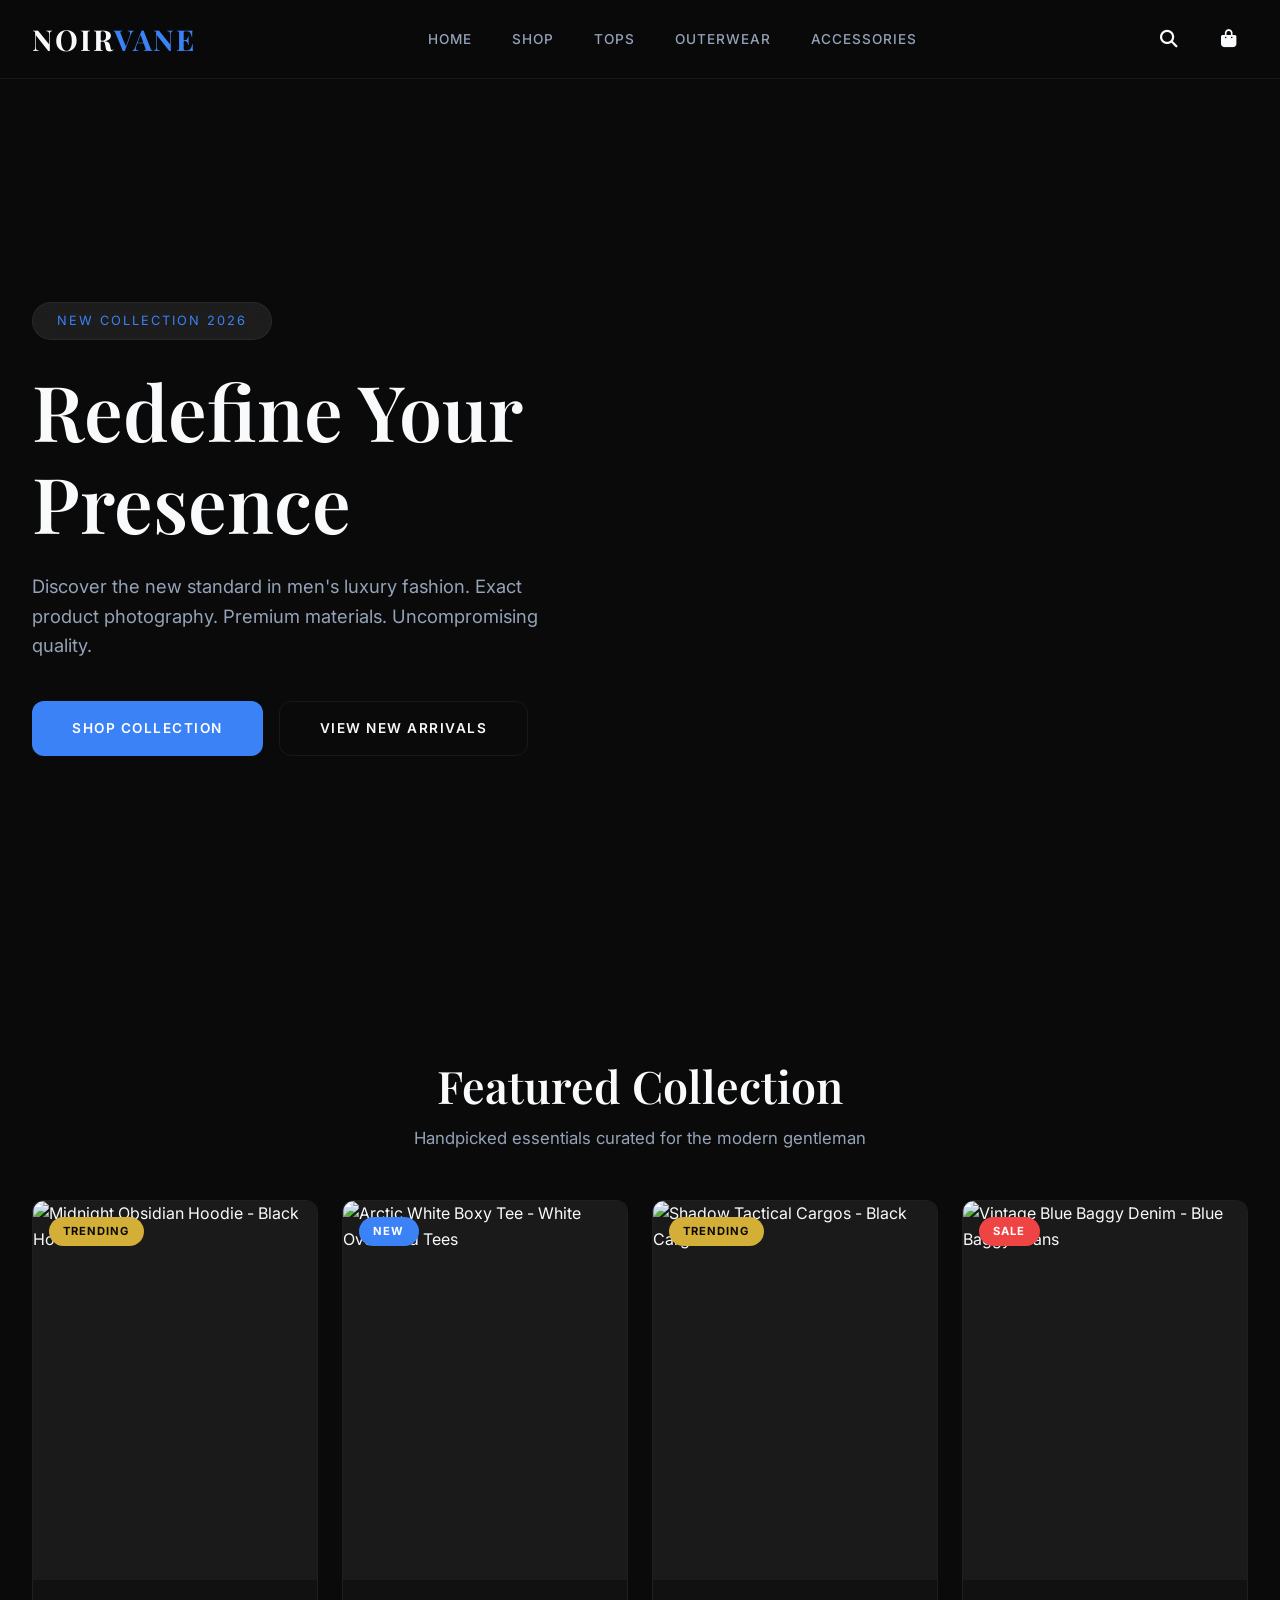
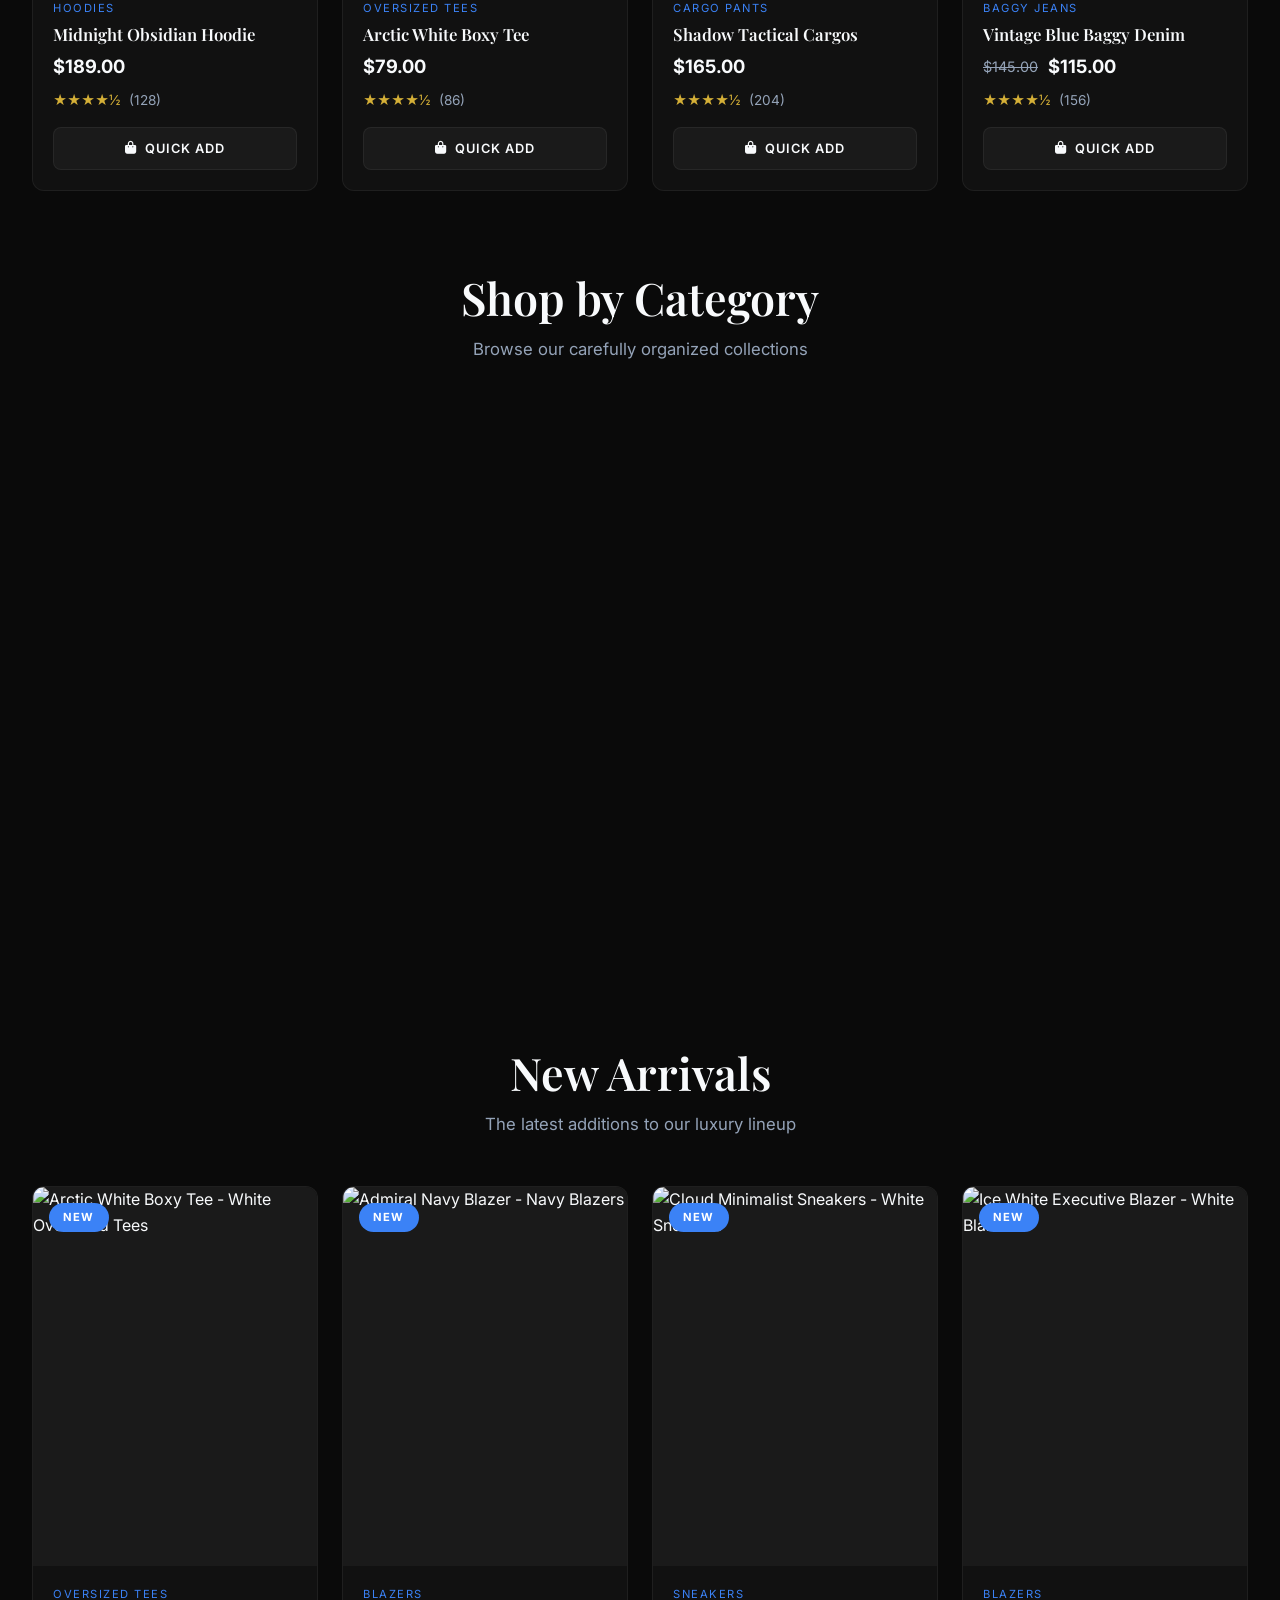
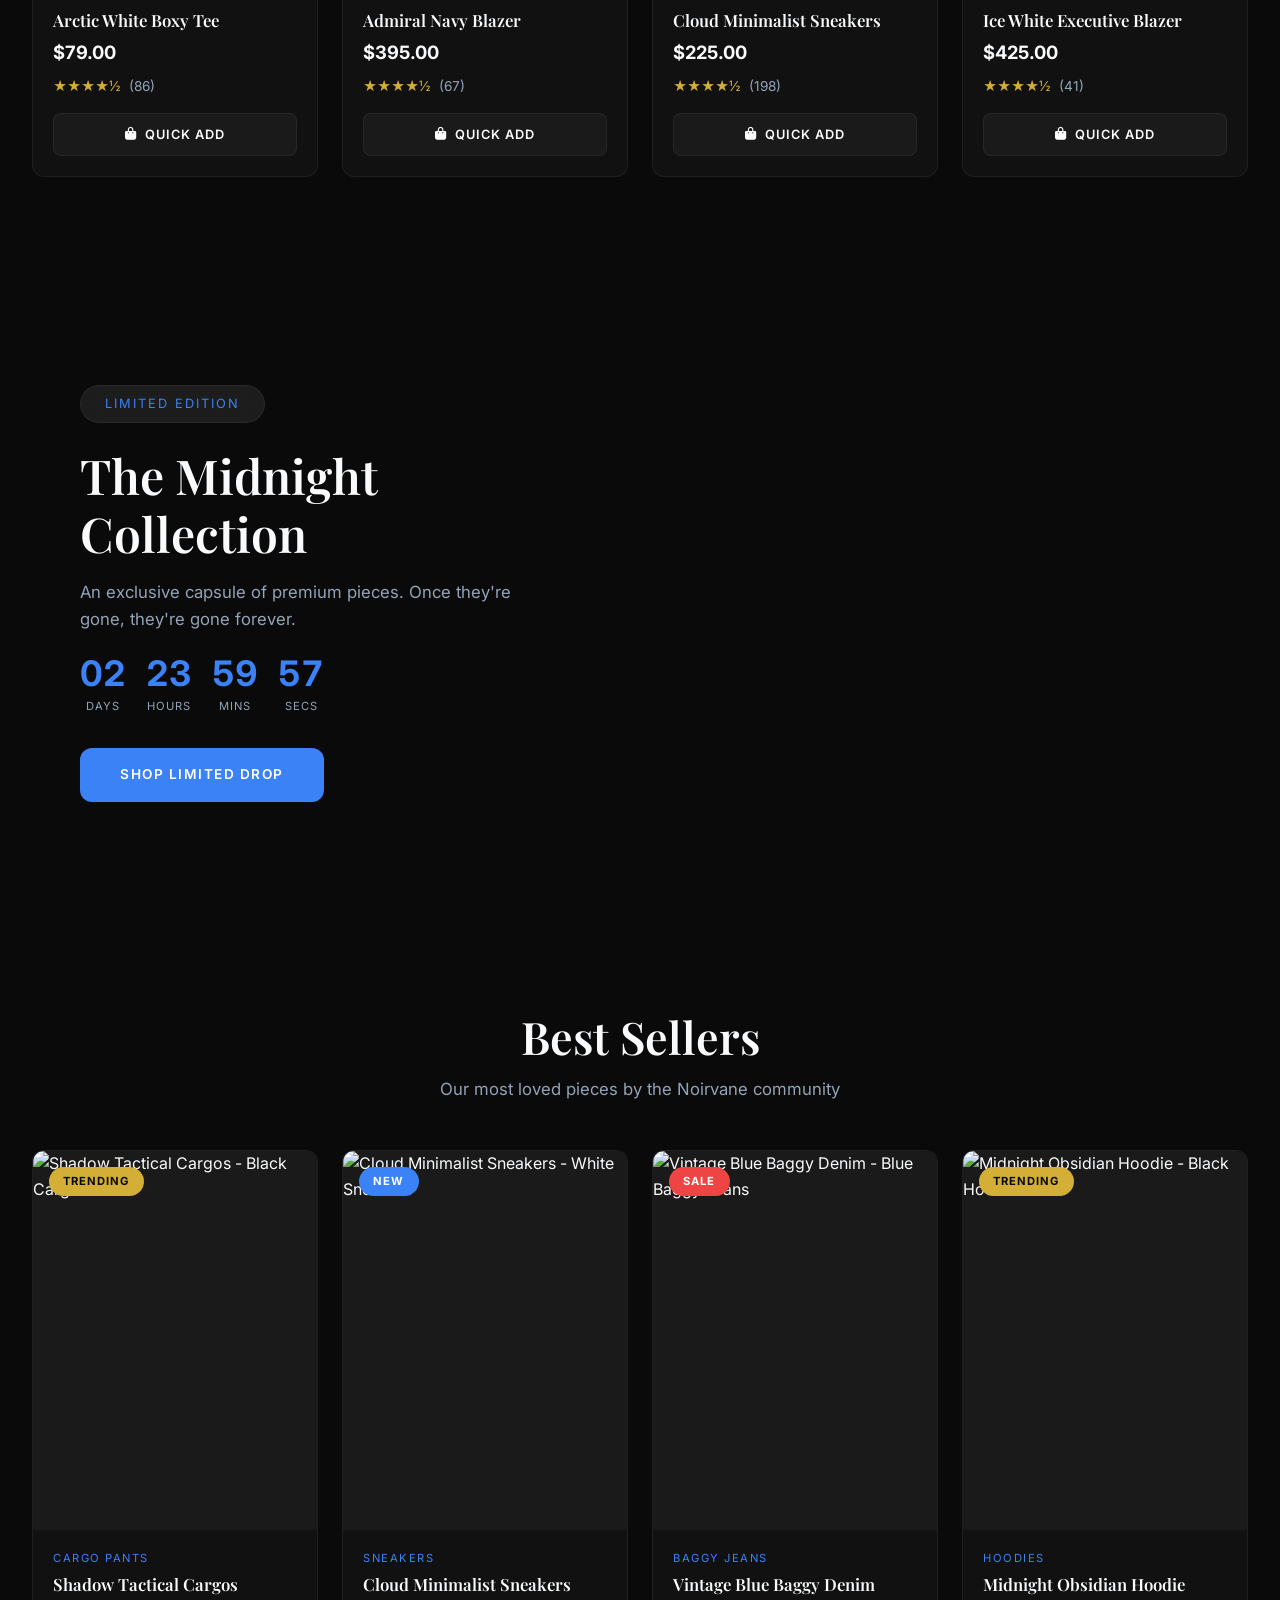
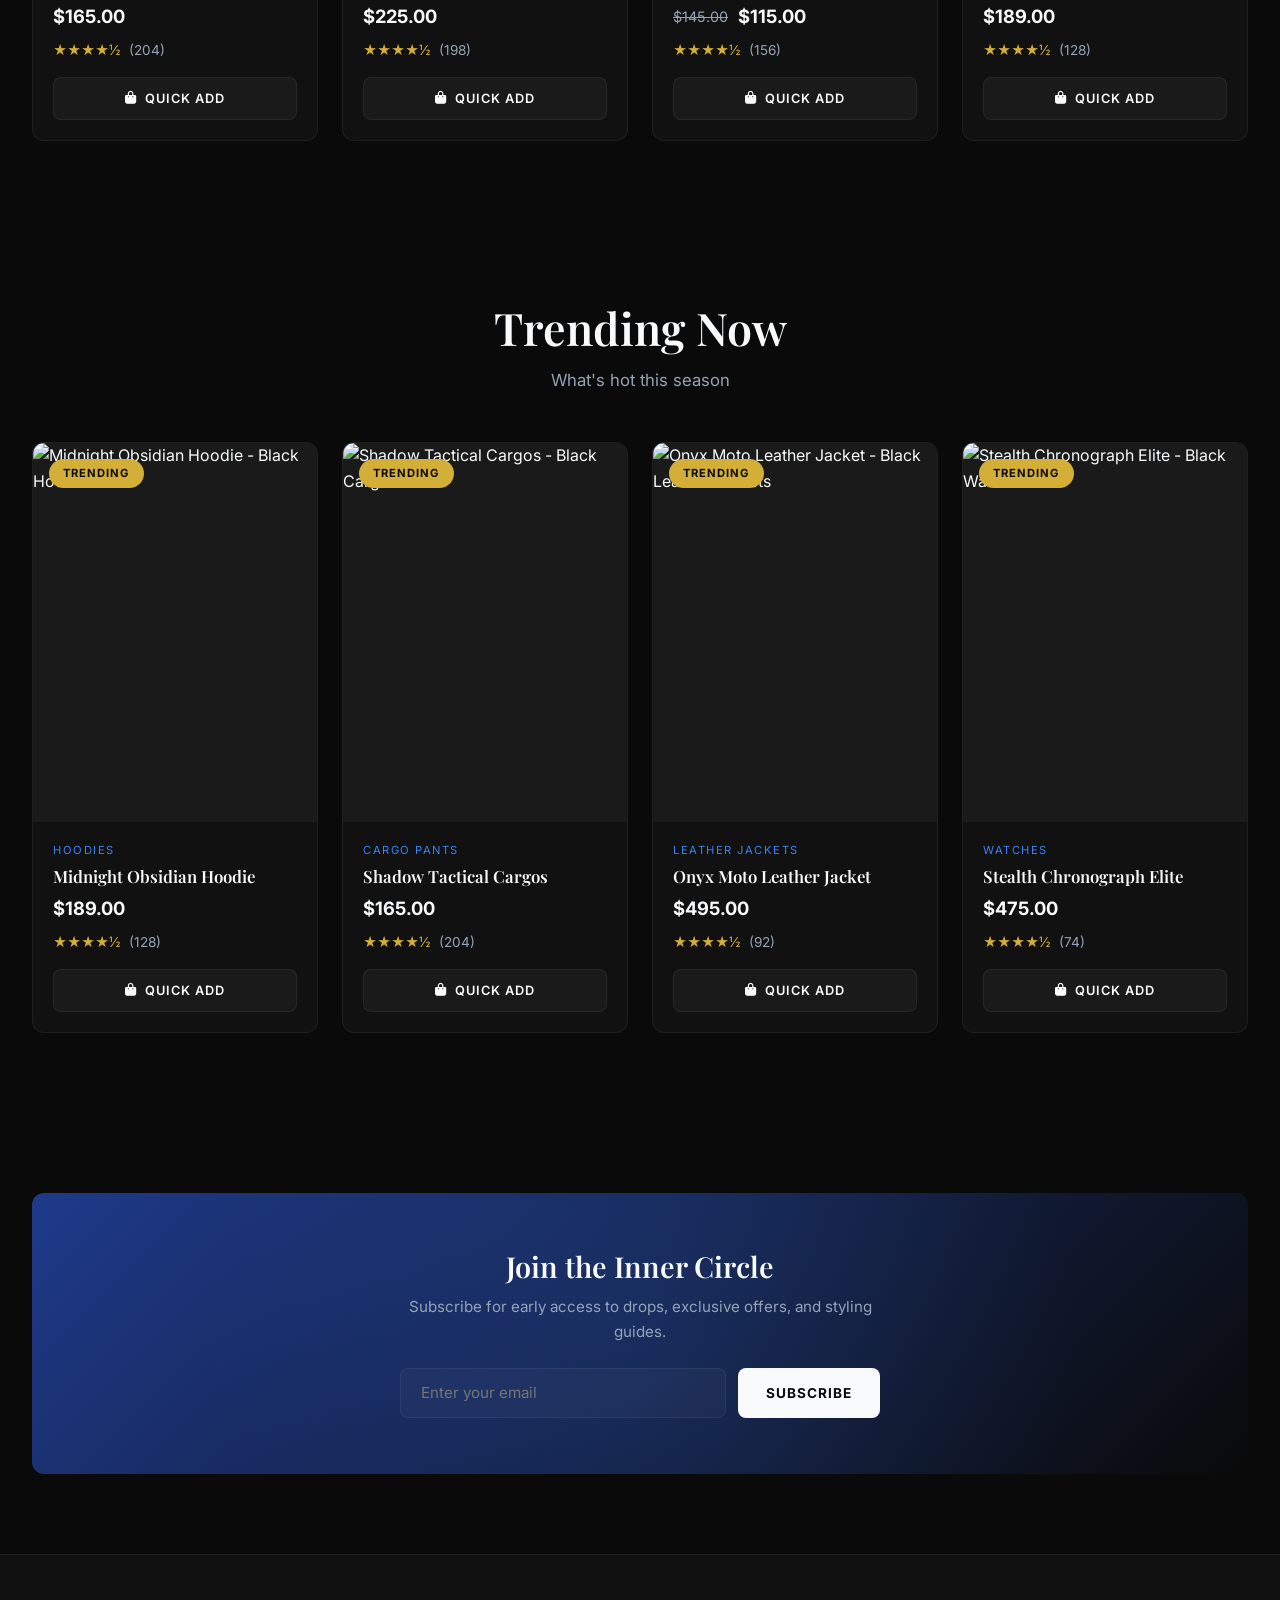
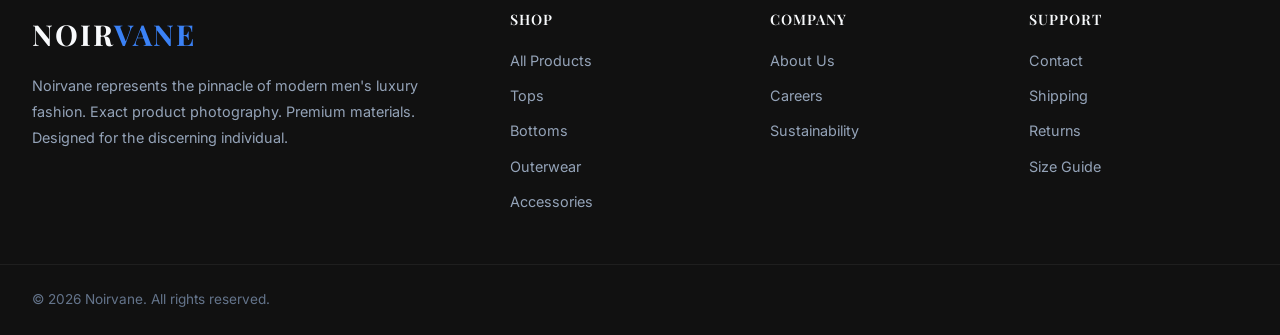
==== index.html @ 281087f6 "initial commit" ====
<!DOCTYPE html>
<html lang="en">
<head>
  <meta charset="UTF-8">
  <meta name="viewport" content="width=device-width, initial-scale=1.0">
  <meta name="description" content="Noirvane — Luxury men's fashion. Premium hoodies, outerwear, bottoms, and accessories with exact product photography.">
  <meta name="theme-color" content="#0a0a0a">
  <title>Noirvane | Luxury Men's Fashion</title>
  <link rel="preconnect" href="https://fonts.googleapis.com">
  <link rel="preconnect" href="https://fonts.gstatic.com" crossorigin>
  <link href="https://fonts.googleapis.com/css2?family=Playfair+Display:wght@400;600;700&family=Inter:wght@300;400;500;600;700&display=swap" rel="stylesheet">
  <link rel="stylesheet" href="https://cdnjs.cloudflare.com/ajax/libs/font-awesome/6.4.0/css/all.min.css" media="print" onload="this.media='all'">
  <link rel="stylesheet" href="css/main.css">
</head>
<body data-page="home">
  <nav class="navbar" role="navigation" aria-label="Main navigation">
    <div class="nav-container">
      <a href="index.html" class="logo" aria-label="Noirvane Home">NOIR<span>VANE</span></a>
      <ul class="nav-links">
        <li><a href="index.html">Home</a></li>
        <li><a href="shop.html">Shop</a></li>
        <li><a href="shop.html?cat=tops">Tops</a></li>
        <li><a href="shop.html?cat=outerwear">Outerwear</a></li>
        <li><a href="shop.html?cat=accessories">Accessories</a></li>
      </ul>
      <div class="nav-actions">
        <button class="nav-icon" data-open-search aria-label="Search"><i class="fas fa-search"></i></button>
        <button class="nav-icon" data-open-cart aria-label="Cart">
          <i class="fas fa-shopping-bag"></i>
          <span class="cart-count">0</span>
        </button>
        <button class="mobile-menu-btn nav-icon" id="mobileMenuBtn" aria-label="Menu"><i class="fas fa-bars"></i></button>
      </div>
    </div>
  </nav>

  <div class="mobile-menu-overlay" id="mobileOverlay"></div>
  <div class="mobile-menu" id="mobileMenu" role="dialog" aria-modal="true" aria-label="Mobile menu">
    <button class="mobile-menu-close" id="closeMobileMenu" aria-label="Close menu"><i class="fas fa-times"></i></button>
    <ul class="mobile-menu-links">
      <li><a href="index.html">Home</a></li>
      <li><a href="shop.html">Shop All</a></li>
      <li><a href="shop.html?cat=tops">Tops</a></li>
      <li><a href="shop.html?cat=hoodies">Hoodies</a></li>
      <li><a href="shop.html?cat=outerwear">Outerwear</a></li>
      <li><a href="shop.html?cat=bottoms">Bottoms</a></li>
      <li><a href="shop.html?cat=footwear">Footwear</a></li>
      <li><a href="shop.html?cat=accessories">Accessories</a></li>
    </ul>
  </div>

  <div class="search-modal" id="searchModal" role="dialog" aria-modal="true" aria-label="Search products">
    <div class="search-input-wrapper">
      <input type="text" class="search-input" id="searchInput" placeholder="Search products..." aria-label="Search products">
      <button class="close-search" id="closeSearch" aria-label="Close search"><i class="fas fa-times"></i></button>
    </div>
    <div class="search-results" id="searchResults"></div>
  </div>

  <div class="cart-overlay" id="cartOverlay"></div>
  <div class="cart-sidebar" id="cartSidebar" role="dialog" aria-modal="true" aria-label="Shopping cart">
    <div class="cart-header">
      <h3>Shopping Cart</h3>
      <button class="close-cart" id="closeCart" aria-label="Close cart"><i class="fas fa-times"></i></button>
    </div>
    <div class="cart-items" id="cartItems"></div>
    <div class="cart-footer">
      <div class="cart-subtotal">
        <span>Subtotal</span>
        <span id="cartTotal">$0.00</span>
      </div>
      <a href="cart.html" class="checkout-btn" style="margin-bottom:0.5rem;background:var(--surface);">View Cart</a>
      <a href="checkout.html" class="checkout-btn">Checkout</a>
    </div>
  </div>

  <section class="hero" aria-label="Hero section">
    <div class="hero-bg" role="img" aria-label="Fashion collection background"></div>
    <div class="hero-content">
      <span class="hero-badge">New Collection 2026</span>
      <h1>Redefine Your Presence</h1>
      <p>Discover the new standard in men's luxury fashion. Exact product photography. Premium materials. Uncompromising quality.</p>
      <div style="display:flex;gap:1rem;flex-wrap:wrap;">
        <a href="shop.html" class="btn btn-primary">Shop Collection</a>
        <a href="shop.html" class="btn btn-outline">View New Arrivals</a>
      </div>
    </div>
  </section>

  <section class="section" aria-labelledby="featured-heading">
    <div class="section-header reveal">
      <h2 id="featured-heading">Featured Collection</h2>
      <p>Handpicked essentials curated for the modern gentleman</p>
    </div>
    <div id="featuredProducts"></div>
  </section>

  <section class="section" style="padding-top:0;" aria-labelledby="categories-heading">
    <div class="section-header reveal">
      <h2 id="categories-heading">Shop by Category</h2>
      <p>Browse our carefully organized collections</p>
    </div>
    <div class="category-grid" id="categoryGrid"></div>
  </section>

  <section class="section" aria-labelledby="new-heading">
    <div class="section-header reveal">
      <h2 id="new-heading">New Arrivals</h2>
      <p>The latest additions to our luxury lineup</p>
    </div>
    <div id="newArrivals"></div>
  </section>

  <section class="section" aria-label="Limited edition drop">
    <div class="limited-banner reveal">
      <div class="limited-banner-bg" style="background-image:url('https://images.unsplash.com/photo-1483985988355-763728e1935b?w=1920&q=80');" role="img" aria-label="Midnight collection"></div>
      <div class="limited-content">
        <span class="hero-badge">Limited Edition</span>
        <h2>The Midnight Collection</h2>
        <p>An exclusive capsule of premium pieces. Once they're gone, they're gone forever.</p>
        <div class="countdown" id="countdown"></div>
        <a href="shop.html" class="btn btn-primary">Shop Limited Drop</a>
      </div>
    </div>
  </section>

  <section class="section" aria-labelledby="bestsellers-heading">
    <div class="section-header reveal">
      <h2 id="bestsellers-heading">Best Sellers</h2>
      <p>Our most loved pieces by the Noirvane community</p>
    </div>
    <div id="bestSellers"></div>
  </section>

  <section class="section" aria-labelledby="trending-heading">
    <div class="section-header reveal">
      <h2 id="trending-heading">Trending Now</h2>
      <p>What's hot this season</p>
    </div>
    <div id="trendingProducts"></div>
  </section>

  <section class="section" aria-label="Newsletter">
    <div class="newsletter-section reveal">
      <div class="newsletter-content">
        <h2 style="font-size:1.8rem;margin-bottom:0.75rem;">Join the Inner Circle</h2>
        <p style="color:var(--text-muted);max-width:480px;margin:0 auto;font-size:0.95rem;">Subscribe for early access to drops, exclusive offers, and styling guides.</p>
        <form class="newsletter-form" onsubmit="event.preventDefault(); App.showToast('Welcome to the Inner Circle!', 'envelope');">
          <input type="email" placeholder="Enter your email" required aria-label="Email address">
          <button type="submit">Subscribe</button>
        </form>
      </div>
    </div>
  </section>

  <footer class="footer" role="contentinfo">
    <div class="footer-grid">
      <div class="footer-brand">
        <a href="index.html" class="logo">NOIR<span>VANE</span></a>
        <p>Noirvane represents the pinnacle of modern men's luxury fashion. Exact product photography. Premium materials. Designed for the discerning individual.</p>
      </div>
      <div class="footer-links">
        <h4>Shop</h4>
        <ul>
          <li><a href="shop.html">All Products</a></li>
          <li><a href="shop.html?cat=tops">Tops</a></li>
          <li><a href="shop.html?cat=bottoms">Bottoms</a></li>
          <li><a href="shop.html?cat=outerwear">Outerwear</a></li>
          <li><a href="shop.html?cat=accessories">Accessories</a></li>
        </ul>
      </div>
      <div class="footer-links">
        <h4>Company</h4>
        <ul>
          <li><a href="#">About Us</a></li>
          <li><a href="#">Careers</a></li>
          <li><a href="#">Sustainability</a></li>
        </ul>
      </div>
      <div class="footer-links">
        <h4>Support</h4>
        <ul>
          <li><a href="#">Contact</a></li>
          <li><a href="#">Shipping</a></li>
          <li><a href="#">Returns</a></li>
          <li><a href="#">Size Guide</a></li>
        </ul>
      </div>
    </div>
    <div class="footer-bottom">
      <span>© 2026 Noirvane. All rights reserved.</span>
    </div>
  </footer>

  <script src="js/db.js"></script>
  <script src="js/app.js"></script>
</body>
</html>
---- css/main.css ----
/* ============================================
   NOIRVANE v2.0 — Performance-Optimized CSS
   ============================================ */

:root {
  --primary: #0a0a0a;
  --secondary: #111111;
  --surface: #1a1a1a;
  --accent: #1e3a8a;
  --accent-light: #3b82f6;
  --accent-glow: rgba(59, 130, 246, 0.3);
  --text: #f8fafc;
  --text-muted: #94a3b8;
  --text-dark: #64748b;
  --gold: #d4af37;
  --success: #10b981;
  --danger: #ef4444;
  --glass: rgba(255, 255, 255, 0.03);
  --glass-strong: rgba(255, 255, 255, 0.08);
  --glass-border: rgba(255, 255, 255, 0.06);
  --shadow: 0 25px 50px -12px rgba(0, 0, 0, 0.5);
  --radius: 12px;
  --radius-sm: 8px;
  --transition: all 0.25s cubic-bezier(0.4, 0, 0.2, 1);
}

*,
*::before,
*::after {
  margin: 0;
  padding: 0;
  box-sizing: border-box;
}

html {
  scroll-behavior: smooth;
  -webkit-text-size-adjust: 100%;
}

body {
  font-family: 'Inter', system-ui, -apple-system, sans-serif;
  background: var(--primary);
  color: var(--text);
  line-height: 1.6;
  overflow-x: hidden;
  -webkit-font-smoothing: antialiased;
}

h1,
h2,
h3,
h4 {
  font-family: 'Playfair Display', Georgia, serif;
  font-weight: 600;
  line-height: 1.2;
}

img {
  max-width: 100%;
  height: auto;
  display: block;
}

a {
  color: inherit;
  text-decoration: none;
}

button {
  font-family: inherit;
  cursor: pointer;
  border: none;
  background: none;
  color: inherit;
}

input,
select,
textarea {
  font-family: inherit;
  color: inherit;
}

::-webkit-scrollbar {
  width: 6px;
}

::-webkit-scrollbar-track {
  background: var(--primary);
}

::-webkit-scrollbar-thumb {
  background: var(--accent);
  border-radius: 3px;
}

/* ============================================
   NAVIGATION
   ============================================ */
.navbar {
  position: sticky;
  top: 0;
  z-index: 1000;
  background: rgba(10, 10, 10, 0.85);
  backdrop-filter: blur(20px) saturate(180%);
  border-bottom: 1px solid var(--glass-border);
  padding: 1rem 0;
  transition: var(--transition);
  will-change: transform;
}

.nav-container {
  max-width: 1400px;
  margin: 0 auto;
  padding: 0 2rem;
  display: flex;
  align-items: center;
  justify-content: space-between;
}

.logo {
  font-family: 'Playfair Display', serif;
  font-size: 1.8rem;
  font-weight: 700;
  letter-spacing: 2px;
  color: var(--text);
}

.logo span {
  color: var(--accent-light);
}

.nav-links {
  display: flex;
  gap: 2.5rem;
  list-style: none;
}

.nav-links a {
  color: var(--text-muted);
  font-size: 0.85rem;
  font-weight: 500;
  text-transform: uppercase;
  letter-spacing: 1px;
  transition: var(--transition);
  position: relative;
}

.nav-links a::after {
  content: '';
  position: absolute;
  bottom: -4px;
  left: 0;
  width: 0;
  height: 2px;
  background: var(--accent-light);
  transition: var(--transition);
}

.nav-links a:hover {
  color: var(--text);
}

.nav-links a:hover::after {
  width: 100%;
}

.nav-actions {
  display: flex;
  align-items: center;
  gap: 1.2rem;
}

.nav-icon {
  width: 40px;
  height: 40px;
  display: flex;
  align-items: center;
  justify-content: center;
  border-radius: 50%;
  font-size: 1.1rem;
  color: var(--text);
  transition: var(--transition);
  position: relative;
}

.nav-icon:hover {
  background: var(--glass);
  color: var(--accent-light);
}

.cart-count {
  position: absolute;
  top: -2px;
  right: -2px;
  background: var(--accent-light);
  color: white;
  font-size: 0.65rem;
  font-weight: 700;
  width: 18px;
  height: 18px;
  border-radius: 50%;
  display: flex;
  align-items: center;
  justify-content: center;
  display: none;
}

.mobile-menu-btn {
  display: none;
  font-size: 1.4rem;
}

/* ============================================
   HERO
   ============================================ */
.hero {
  position: relative;
  height: 100vh;
  min-height: 700px;
  display: flex;
  align-items: center;
  overflow: hidden;
  contain: layout style;
 margin-top: 0px;
}

.hero-bg {
  position: absolute;
  inset: 0;
  background-size: cover;
  background-position: center 20%;
  filter: brightness(0.35);
  transform: scale(1.05);
  animation: heroZoom 25s ease-in-out infinite alternate;
  will-change: transform;
  height: 580px;
}

@keyframes heroZoom {
  from {
    transform: scale(1.05);
  }

  to {
    transform: scale(1.15);
  }
}

.hero-content {
  position: relative;
  z-index: 2;
  max-width: 1400px;
  margin: 0 auto;
  padding: 0 2rem;
  width: 100%;
  margin-top: 0px;
  
}

.hero-badge {
  display: inline-block;
  background: var(--glass-strong);
  border: 1px solid var(--glass-border);
  padding: 0.5rem 1.5rem;
  border-radius: 100px;
  font-size: 0.8rem;
  text-transform: uppercase;
  letter-spacing: 2px;
  color: var(--accent-light);
  margin-bottom: 1.5rem;
  backdrop-filter: blur(10px);
}

.hero h1 {
  font-size: clamp(2.8rem, 6vw, 5rem);
  margin-bottom: 1.5rem;
  max-width: 700px;
}

.hero p {
  font-size: 1.15rem;
  color: var(--text-muted);
  max-width: 550px;
  margin-bottom: 2.5rem;
}

/* ============================================
   BUTTONS
   ============================================ */
.btn {
  display: inline-flex;
  align-items: center;
  gap: 0.75rem;
  padding: 1rem 2.5rem;
  border-radius: var(--radius);
  font-size: 0.85rem;
  font-weight: 600;
  text-transform: uppercase;
  letter-spacing: 1.5px;
  transition: var(--transition);
  border: none;
  cursor: pointer;
}

.btn-primary {
  background: var(--accent-light);
  color: white;
}

.btn-primary:hover {
  background: var(--accent);
  transform: translateY(-2px);
  box-shadow: 0 10px 40px var(--accent-glow);
}

.btn-outline {
  background: transparent;
  color: var(--text);
  border: 1px solid var(--glass-border);
}

.btn-outline:hover {
  background: var(--glass);
  border-color: var(--accent-light);
}

.btn-sm {
  padding: 0.75rem 1.5rem;
  font-size: 0.8rem;
}

/* ============================================
   SECTIONS & REVEAL
   ============================================ */
.section {
  padding: 5rem 0;
  max-width: 1400px;
  margin: 0 auto;
  padding-left: 2rem;
  padding-right: 2rem;
}

.section-header {
  text-align: center;
  margin-bottom: 3rem;
}

.section-header h2 {
  font-size: clamp(1.8rem, 4vw, 2.8rem);
  margin-bottom: 0.75rem;
}

.section-header p {
  color: var(--text-muted);
  font-size: 1.05rem;
  max-width: 500px;
  margin: 0 auto;
}

.reveal {
  opacity: 0;
  transform: translateY(30px);
  transition: opacity 0.7s ease, transform 0.7s ease;
}

.reveal.active {
  opacity: 1;
  transform: translateY(0);
}

/* ============================================
   PRODUCT GRID & CARDS
   ============================================ */
.product-grid {
  display: grid;
  grid-template-columns: repeat(auto-fill, minmax(280px, 1fr));
  gap: 1.5rem;
  contain: layout style paint;
}

.product-card {
  background: var(--secondary);
  border-radius: var(--radius);
  overflow: hidden;
  border: 1px solid var(--glass-border);
  transition: var(--transition);
  position: relative;
  will-change: transform;
}

.product-card:hover {
  transform: translateY(-6px);
  border-color: var(--accent);
  box-shadow: 0 20px 40px rgba(0, 0, 0, 0.4);
}

.product-image {
  position: relative;
  aspect-ratio: 3/4;
  overflow: hidden;
  background: var(--surface);
}

.product-image img {
  width: 100%;
  height: 100%;
  object-fit: cover;
  transition: transform 0.5s ease, opacity 0.3s ease;
  opacity: 0.9;
}

.product-image img.loaded {
  opacity: 1;
}

.product-card:hover .product-image img {
  transform: scale(1.06);
}

.badge {
  position: absolute;
  top: 1rem;
  left: 1rem;
  padding: 0.35rem 0.9rem;
  border-radius: 100px;
  font-size: 0.7rem;
  font-weight: 700;
  text-transform: uppercase;
  letter-spacing: 1px;
  z-index: 2;
}

.badge-trending {
  background: var(--gold);
  color: var(--primary);
}

.badge-new {
  background: var(--accent-light);
  color: white;
}

.badge-sale {
  background: var(--danger);
  color: white;
}

.product-actions {
  position: absolute;
  top: 1rem;
  right: 1rem;
  display: flex;
  flex-direction: column;
  gap: 0.5rem;
  opacity: 0;
  transform: translateX(8px);
  transition: var(--transition);
}

.product-card:hover .product-actions {
  opacity: 1;
  transform: translateX(0);
}

.action-btn {
  width: 38px;
  height: 38px;
  border-radius: 50%;
  background: var(--glass-strong);
  backdrop-filter: blur(10px);
  border: 1px solid var(--glass-border);
  color: var(--text);
  display: flex;
  align-items: center;
  justify-content: center;
  transition: var(--transition);
  font-size: 0.9rem;
}

.action-btn:hover {
  background: var(--accent-light);
  border-color: var(--accent-light);
  color: white;
}

.action-btn.active {
  background: var(--danger);
  border-color: var(--danger);
  color: white;
}

.product-info {
  padding: 1.25rem;
}

.product-category {
  font-size: 0.7rem;
  text-transform: uppercase;
  letter-spacing: 1.5px;
  color: var(--accent-light);
  margin-bottom: 0.4rem;
}

.product-name {
  font-family: 'Playfair Display', serif;
  font-size: 1.05rem;
  margin-bottom: 0.5rem;
  display: block;
  transition: color 0.2s;
}

.product-name:hover {
  color: var(--accent-light);
}

.product-price {
  display: flex;
  align-items: center;
  gap: 0.6rem;
  margin-bottom: 0.5rem;
}

.price {
  font-size: 1.15rem;
  font-weight: 700;
}

.price-sale {
  font-size: 0.9rem;
  color: var(--text-muted);
  text-decoration: line-through;
}

.rating {
  display: flex;
  align-items: center;
  gap: 0.25rem;
  color: var(--gold);
  font-size: 0.85rem;
  margin-bottom: 1rem;
}

.rating span {
  color: var(--text-muted);
  margin-left: 0.25rem;
}

.add-to-cart-btn {
  width: 100%;
  padding: 0.8rem;
  background: var(--surface);
  border: 1px solid var(--glass-border);
  color: var(--text);
  border-radius: var(--radius-sm);
  font-size: 0.8rem;
  font-weight: 600;
  text-transform: uppercase;
  letter-spacing: 1px;
  transition: var(--transition);
  display: flex;
  align-items: center;
  justify-content: center;
  gap: 0.5rem;
}

.add-to-cart-btn:hover {
  background: var(--accent-light);
  border-color: var(--accent-light);
  color: white;
}

/* ============================================
   CART SIDEBAR
   ============================================ */
.cart-sidebar {
  position: fixed;
  top: 0;
  right: -420px;
  width: 420px;
  max-width: 100%;
  height: 100vh;
  background: var(--secondary);
  border-left: 1px solid var(--glass-border);
  z-index: 2000;
  transition: right 0.35s cubic-bezier(0.4, 0, 0.2, 1);
  display: flex;
  flex-direction: column;
  will-change: transform;
}

.cart-sidebar.open {
  right: 0;
}

.cart-overlay {
  position: fixed;
  inset: 0;
  background: rgba(0, 0, 0, 0.6);
  backdrop-filter: blur(4px);
  z-index: 1999;
  opacity: 0;
  visibility: hidden;
  transition: var(--transition);
}

.cart-overlay.open {
  opacity: 1;
  visibility: visible;
}

.cart-header {
  padding: 1.5rem 2rem;
  border-bottom: 1px solid var(--glass-border);
  display: flex;
  align-items: center;
  justify-content: space-between;
}

.cart-header h3 {
  font-size: 1.25rem;
}

.close-cart {
  width: 36px;
  height: 36px;
  display: flex;
  align-items: center;
  justify-content: center;
  border-radius: 50%;
  transition: var(--transition);
  font-size: 1.2rem;
}

.close-cart:hover {
  background: var(--glass);
  color: var(--accent-light);
}

.cart-items {
  flex: 1;
  overflow-y: auto;
  padding: 1rem 2rem;
}

.cart-empty {
  text-align: center;
  padding: 4rem 2rem;
  color: var(--text-muted);
}

.cart-empty i {
  font-size: 3rem;
  margin-bottom: 1rem;
  opacity: 0.3;
  display: block;
}

.cart-item {
  display: flex;
  gap: 1rem;
  padding: 1.25rem 0;
  border-bottom: 1px solid var(--glass-border);
}

.cart-item-image {
  width: 70px;
  height: 90px;
  border-radius: var(--radius-sm);
  overflow: hidden;
  flex-shrink: 0;
  background: var(--surface);
}

.cart-item-image img {
  width: 100%;
  height: 100%;
  object-fit: cover;
}

.cart-item-details {
  flex: 1;
  min-width: 0;
}

.cart-item-name {
  font-weight: 600;
  font-size: 0.95rem;
  margin-bottom: 0.2rem;
  white-space: nowrap;
  overflow: hidden;
  text-overflow: ellipsis;
}

.cart-item-meta {
  font-size: 0.8rem;
  color: var(--text-muted);
  margin-bottom: 0.75rem;
}

.cart-item-actions {
  display: flex;
  align-items: center;
  gap: 0.75rem;
}

.qty-btn {
  width: 26px;
  height: 26px;
  border-radius: 50%;
  background: var(--surface);
  border: 1px solid var(--glass-border);
  color: var(--text);
  display: flex;
  align-items: center;
  justify-content: center;
  font-size: 0.85rem;
  transition: var(--transition);
}

.qty-btn:hover {
  background: var(--accent-light);
  border-color: var(--accent-light);
}

.cart-item-price {
  font-weight: 700;
  margin-left: auto;
  font-size: 0.95rem;
}

.remove-item {
  color: var(--danger);
  font-size: 0.85rem;
  transition: opacity 0.2s;
  align-self: flex-start;
}

.remove-item:hover {
  opacity: 0.7;
}

.cart-footer {
  padding: 1.5rem 2rem;
  border-top: 1px solid var(--glass-border);
  background: var(--primary);
}

.cart-subtotal {
  display: flex;
  justify-content: space-between;
  margin-bottom: 1rem;
  font-size: 1.1rem;
}

.checkout-btn {
  width: 100%;
  padding: 1rem;
  background: var(--accent-light);
  color: white;
  border-radius: var(--radius-sm);
  font-size: 0.85rem;
  font-weight: 700;
  text-transform: uppercase;
  letter-spacing: 1.5px;
  transition: var(--transition);
  display: block;
  text-align: center;
}

.checkout-btn:hover {
  background: var(--accent);
  transform: translateY(-1px);
}

/* ============================================
   SEARCH MODAL
   ============================================ */
.search-modal {
  position: fixed;
  inset: 0;
  background: rgba(10, 10, 10, 0.97);
  backdrop-filter: blur(20px);
  z-index: 3000;
  display: flex;
  flex-direction: column;
  align-items: center;
  padding-top: 12vh;
  opacity: 0;
  visibility: hidden;
  transition: var(--transition);
}

.search-modal.open {
  opacity: 1;
  visibility: visible;
}

.search-input-wrapper {
  width: 100%;
  max-width: 700px;
  padding: 0 2rem;
  position: relative;
}

.search-input {
  width: 100%;
  padding: 1.25rem 3rem;
  background: var(--glass);
  border: 1px solid var(--glass-border);
  border-radius: var(--radius);
  color: var(--text);
  font-size: 1.2rem;
  outline: none;
  transition: var(--transition);
}

.search-input:focus {
  border-color: var(--accent-light);
  background: var(--glass-strong);
}

.close-search {
  position: absolute;
  top: 50%;
  right: 3rem;
  transform: translateY(-50%);
  font-size: 1.3rem;
  color: var(--text-muted);
  transition: color 0.2s;
}

.close-search:hover {
  color: var(--text);
}

.search-results {
  width: 100%;
  max-width: 700px;
  padding: 1.5rem 2rem;
  margin-top: 1.5rem;
  max-height: 55vh;
  overflow-y: auto;
}

.search-result-item {
  display: flex;
  align-items: center;
  gap: 1rem;
  padding: 1rem;
  border-bottom: 1px solid var(--glass-border);
  color: var(--text);
  transition: background 0.2s;
}

.search-result-item:hover {
  background: var(--glass);
}

.search-result-item img {
  width: 55px;
  height: 70px;
  object-fit: cover;
  border-radius: var(--radius-sm);
  background: var(--surface);
}

.search-result-name {
  font-weight: 600;
  margin-bottom: 0.2rem;
}

.search-result-meta {
  color: var(--text-muted);
  font-size: 0.85rem;
}

.search-empty {
  text-align: center;
  padding: 2rem;
  color: var(--text-muted);
}

/* ============================================
   CATEGORIES
   ============================================ */
.category-grid {
  display: grid;
  grid-template-columns: repeat(auto-fit, minmax(220px, 1fr));
  gap: 1.25rem;
}

.category-card {
  position: relative;
  aspect-ratio: 1;
  border-radius: var(--radius);
  overflow: hidden;
  cursor: pointer;
  contain: layout style paint;
}

.category-card img {
  width: 100%;
  height: 100%;
  object-fit: cover;
  transition: transform 0.6s ease;
}

.category-card:hover img {
  transform: scale(1.08);
}

.category-overlay {
  position: absolute;
  inset: 0;
  background: linear-gradient(to top, rgba(0, 0, 0, 0.85) 0%, transparent 60%);
  display: flex;
  flex-direction: column;
  justify-content: flex-end;
  padding: 1.5rem;
}

.category-name {
  font-family: 'Playfair Display', serif;
  font-size: 1.4rem;
  margin-bottom: 0.3rem;
}

.category-count {
  font-size: 0.8rem;
  color: var(--text-muted);
}

/* ============================================
   LIMITED BANNER
   ============================================ */
.limited-banner {
  position: relative;
  border-radius: var(--radius);
  overflow: hidden;
  min-height: 450px;
  display: flex;
  align-items: center;
  contain: layout style paint;
}

.limited-banner-bg {
  position: absolute;
  inset: 0;
  background-size: cover;
  background-position: center;
  filter: brightness(0.3);
}

.limited-content {
  position: relative;
  z-index: 2;
  padding: 3rem;
  max-width: 550px;
}

.limited-content h2 {
  font-size: clamp(1.8rem, 4vw, 3rem);
  margin-bottom: 1rem;
}

.limited-content p {
  color: var(--text-muted);
  margin-bottom: 1.5rem;
  font-size: 1.05rem;
}

.countdown {
  display: flex;
  gap: 1.25rem;
  margin-bottom: 2rem;
}

.countdown-item {
  text-align: center;
}

.countdown-value {
  font-size: 2.2rem;
  font-weight: 700;
  color: var(--accent-light);
  line-height: 1;
  font-variant-numeric: tabular-nums;
}

.countdown-label {
  font-size: 0.7rem;
  text-transform: uppercase;
  letter-spacing: 1px;
  color: var(--text-muted);
  margin-top: 0.4rem;
}

/* ============================================
   NEWSLETTER
   ============================================ */
.newsletter-section {
  background: linear-gradient(135deg, var(--accent) 0%, var(--primary) 100%);
  border-radius: var(--radius);
  padding: 3.5rem;
  text-align: center;
  position: relative;
  overflow: hidden;
}

.newsletter-section::before {
  content: '';
  position: absolute;
  inset: 0;
  background: radial-gradient(circle at 50% 50%, rgba(59, 130, 246, 0.12) 0%, transparent 70%);
}

.newsletter-content {
  position: relative;
  z-index: 2;
}

.newsletter-form {
  display: flex;
  gap: 0.75rem;
  max-width: 480px;
  margin: 1.5rem auto 0;
}

.newsletter-form input {
  flex: 1;
  padding: 0.9rem 1.25rem;
  background: var(--glass);
  border: 1px solid var(--glass-border);
  border-radius: var(--radius-sm);
  color: var(--text);
  outline: none;
  font-size: 0.95rem;
}

.newsletter-form input:focus {
  border-color: var(--accent-light);
  background: var(--glass-strong);
}

.newsletter-form button {
  padding: 0.9rem 1.75rem;
  background: var(--text);
  color: var(--primary);
  border-radius: var(--radius-sm);
  font-weight: 700;
  font-size: 0.85rem;
  text-transform: uppercase;
  letter-spacing: 1px;
  transition: var(--transition);
}

.newsletter-form button:hover {
  background: var(--accent-light);
  color: white;
}

/* ============================================
   FOOTER
   ============================================ */
.footer {
  background: var(--secondary);
  border-top: 1px solid var(--glass-border);
  padding: 3.5rem 0 1.5rem;
}

.footer-grid {
  display: grid;
  grid-template-columns: 2fr repeat(3, 1fr);
  gap: 2.5rem;
  max-width: 1400px;
  margin: 0 auto;
  padding: 0 2rem;
}

.footer-brand p {
  color: var(--text-muted);
  font-size: 0.9rem;
  line-height: 1.8;
  margin-top: 1rem;
}

.footer-links h4 {
  font-size: 0.9rem;
  margin-bottom: 1.25rem;
  text-transform: uppercase;
  letter-spacing: 1px;
}

.footer-links ul {
  list-style: none;
}

.footer-links li {
  margin-bottom: 0.6rem;
}

.footer-links a {
  color: var(--text-muted);
  font-size: 0.9rem;
  transition: color 0.2s;
}

.footer-links a:hover {
  color: var(--accent-light);
}

.footer-bottom {
  max-width: 1400px;
  margin: 2.5rem auto 0;
  padding: 1.5rem 2rem 0;
  border-top: 1px solid var(--glass-border);
  display: flex;
  justify-content: space-between;
  align-items: center;
  color: var(--text-dark);
  font-size: 0.85rem;
}

/* ============================================
   SHOP PAGE
   ============================================ */
.shop-layout {
  display: grid;
  grid-template-columns: 260px 1fr;
  gap: 2.5rem;
}

.shop-sidebar {
  position: sticky;
  top: 90px;
  height: fit-content;
}

.filter-section {
  margin-bottom: 1.5rem;
  background: var(--secondary);
  border-radius: var(--radius);
  padding: 1.25rem;
  border: 1px solid var(--glass-border);
}

.filter-section h4 {
  font-size: 0.8rem;
  text-transform: uppercase;
  letter-spacing: 1px;
  margin-bottom: 0.875rem;
}

.filter-option {
  display: flex;
  align-items: center;
  gap: 0.6rem;
  margin-bottom: 0.6rem;
  cursor: pointer;
  color: var(--text-muted);
  transition: color 0.2s;
  font-size: 0.9rem;
}

.filter-option:hover {
  color: var(--text);
}

.filter-option input[type="checkbox"] {
  width: 16px;
  height: 16px;
  accent-color: var(--accent-light);
  cursor: pointer;
}

.price-slider {
  width: 100%;
  height: 4px;
  border-radius: 2px;
  background: var(--glass-border);
  outline: none;
  -webkit-appearance: none;
  appearance: none;
}

.price-slider::-webkit-slider-thumb {
  -webkit-appearance: none;
  appearance: none;
  width: 16px;
  height: 16px;
  border-radius: 50%;
  background: var(--accent-light);
  cursor: pointer;
}

.price-display {
  display: flex;
  justify-content: space-between;
  margin-top: 0.6rem;
  font-size: 0.8rem;
  color: var(--text-muted);
}

.shop-header {
  display: flex;
  justify-content: space-between;
  align-items: center;
  margin-bottom: 1.5rem;
  flex-wrap: wrap;
  gap: 1rem;
}

.shop-header h2 {
  font-size: 1.4rem;
}

.results-count {
  color: var(--text-muted);
  font-size: 0.9rem;
}

.sort-select {
  padding: 0.6rem 1.25rem;
  background: var(--surface);
  border: 1px solid var(--glass-border);
  border-radius: var(--radius-sm);
  color: var(--text);
  outline: none;
  cursor: pointer;
  font-size: 0.9rem;
}

/* ============================================
   PRODUCT PAGE
   ============================================ */
.product-page {
  display: grid;
  grid-template-columns: 1fr 1fr;
  gap: 3rem;
  padding-top: 2rem;
  max-width: 1400px;
  margin: 0 auto;
  padding-left: 2rem;
  padding-right: 2rem;
}

.product-gallery {
  position: sticky;
  top: 90px;
}

.gallery-main {
  aspect-ratio: 3/4;
  border-radius: var(--radius);
  overflow: hidden;
  margin-bottom: 1rem;
  background: var(--secondary);
}

.gallery-main img {
  width: 100%;
  height: 100%;
  object-fit: cover;
}

.product-details h1 {
  font-size: 2.2rem;
  margin-bottom: 0.75rem;
}

.product-meta {
  display: flex;
  align-items: center;
  gap: 1.25rem;
  margin-bottom: 1.25rem;
  flex-wrap: wrap;
}

.product-description {
  color: var(--text-muted);
  line-height: 1.8;
  margin-bottom: 1.5rem;
}

.selector-group {
  margin-bottom: 1.25rem;
}

.selector-group label {
  display: block;
  font-size: 0.8rem;
  text-transform: uppercase;
  letter-spacing: 1px;
  margin-bottom: 0.6rem;
  color: var(--text-muted);
}

.size-options,
.color-options {
  display: flex;
  gap: 0.6rem;
  flex-wrap: wrap;
}

.size-option {
  min-width: 44px;
  height: 44px;
  display: flex;
  align-items: center;
  justify-content: center;
  border: 1px solid var(--glass-border);
  border-radius: var(--radius-sm);
  cursor: pointer;
  transition: var(--transition);
  font-size: 0.85rem;
  font-weight: 600;
  background: var(--surface);
}

.size-option:hover {
  border-color: var(--accent-light);
}

.size-option.active {
  background: var(--accent-light);
  border-color: var(--accent-light);
  color: white;
}

.color-option {
  width: 32px;
  height: 32px;
  border-radius: 50%;
  border: 2px solid transparent;
  cursor: pointer;
  transition: var(--transition);
  position: relative;
}

.color-option.active {
  border-color: var(--text);
  box-shadow: 0 0 0 2px var(--accent-light);
}

.quantity-selector {
  display: flex;
  align-items: center;
  border: 1px solid var(--glass-border);
  border-radius: var(--radius-sm);
  width: fit-content;
}

.quantity-selector button {
  width: 40px;
  height: 48px;
  background: none;
  font-size: 1.1rem;
  transition: background 0.2s;
}

.quantity-selector button:hover {
  background: var(--glass);
}

.quantity-selector input {
  width: 50px;
  height: 48px;
  background: none;
  border: none;
  text-align: center;
  font-size: 1rem;
  font-weight: 600;
  outline: none;
}

.product-actions-row {
  display: flex;
  gap: 1rem;
  margin-top: 1.5rem;
}

.add-to-cart-large {
  flex: 1;
  padding: 1.1rem;
  background: var(--accent-light);
  color: white;
  border-radius: var(--radius-sm);
  font-size: 0.95rem;
  font-weight: 700;
  text-transform: uppercase;
  letter-spacing: 1.5px;
  transition: var(--transition);
  display: flex;
  align-items: center;
  justify-content: center;
  gap: 0.75rem;
}

.add-to-cart-large:hover {
  background: var(--accent);
  transform: translateY(-2px);
  box-shadow: 0 10px 40px var(--accent-glow);
}

.wishlist-large {
  width: 56px;
  height: 56px;
  display: flex;
  align-items: center;
  justify-content: center;
  background: var(--surface);
  border: 1px solid var(--glass-border);
  border-radius: var(--radius-sm);
  font-size: 1.2rem;
  transition: var(--transition);
}

.wishlist-large:hover,
.wishlist-large.active {
  background: var(--danger);
  border-color: var(--danger);
  color: white;
}

.specs-table {
  width: 100%;
  margin-top: 1.5rem;
  border-collapse: collapse;
}

.specs-table td {
  padding: 0.875rem;
  border-bottom: 1px solid var(--glass-border);
  font-size: 0.9rem;
}

.specs-table td:first-child {
  color: var(--text-muted);
  width: 35%;
}

.reviews-section {
  margin-top: 3rem;
  padding-top: 3rem;
  border-top: 1px solid var(--glass-border);
}

.review-card {
  background: var(--secondary);
  border-radius: var(--radius);
  padding: 1.25rem;
  border: 1px solid var(--glass-border);
  margin-bottom: 1rem;
}

.review-header {
  display: flex;
  justify-content: space-between;
  margin-bottom: 0.75rem;
  align-items: flex-start;
}

.review-author {
  font-weight: 600;
}

.review-date {
  color: var(--text-muted);
  font-size: 0.8rem;
}

.review-text {
  color: var(--text-muted);
  line-height: 1.7;
  font-size: 0.95rem;
}

/* ============================================
   CART PAGE
   ============================================ */
.cart-page {
  max-width: 1200px;
  margin: 0 auto;
  padding: 2.5rem 2rem;
}

.cart-page h1 {
  font-size: 2.2rem;
  margin-bottom: 2rem;
}

.cart-layout {
  display: grid;
  grid-template-columns: 1fr 360px;
  gap: 2.5rem;
}

.cart-empty-page {
  text-align: center;
  padding: 5rem 2rem;
  grid-column: 1 / -1;
}

.cart-empty-page i {
  font-size: 4rem;
  color: var(--glass-border);
  margin-bottom: 1.5rem;
  display: block;
}

.cart-empty-page h2 {
  margin-bottom: 0.75rem;
}

.cart-empty-page p {
  color: var(--text-muted);
  margin-bottom: 2rem;
}

.cart-table-header {
  display: grid;
  grid-template-columns: 2fr 1fr 1fr 1fr 40px;
  padding: 0.875rem 0;
  border-bottom: 1px solid var(--glass-border);
  color: var(--text-muted);
  font-size: 0.8rem;
  text-transform: uppercase;
  letter-spacing: 1px;
}

.cart-table-row {
  display: grid;
  grid-template-columns: 2fr 1fr 1fr 1fr 40px;
  padding: 1.25rem 0;
  border-bottom: 1px solid var(--glass-border);
  align-items: center;
}

.cart-product-info {
  display: flex;
  gap: 1rem;
  align-items: center;
}

.cart-product-info img {
  width: 70px;
  height: 90px;
  object-fit: cover;
  border-radius: var(--radius-sm);
  background: var(--surface);
}

.cart-product-details h4 {
  font-size: 0.95rem;
  margin-bottom: 0.2rem;
}

.cart-product-details p {
  font-size: 0.8rem;
  color: var(--text-muted);
}

.cart-qty {
  display: flex;
  align-items: center;
  gap: 0.5rem;
}

.cart-summary {
  background: var(--secondary);
  border-radius: var(--radius);
  padding: 1.5rem;
  border: 1px solid var(--glass-border);
  position: sticky;
  top: 90px;
  height: fit-content;
}

.summary-row {
  display: flex;
  justify-content: space-between;
  margin-bottom: 0.875rem;
  color: var(--text-muted);
  font-size: 0.95rem;
}

.summary-row.total {
  font-size: 1.15rem;
  font-weight: 700;
  color: var(--text);
  padding-top: 1rem;
  border-top: 1px solid var(--glass-border);
  margin-top: 0.5rem;
}

.promo-input {
  display: flex;
  gap: 0.5rem;
  margin: 1.25rem 0;
}

.promo-input input {
  flex: 1;
  padding: 0.75rem;
  background: var(--surface);
  border: 1px solid var(--glass-border);
  border-radius: var(--radius-sm);
  color: var(--text);
  outline: none;
  font-size: 0.9rem;
}

.promo-input button {
  padding: 0.75rem 1.25rem;
  background: var(--glass);
  border: 1px solid var(--glass-border);
  color: var(--text);
  border-radius: var(--radius-sm);
  font-weight: 600;
  font-size: 0.85rem;
  transition: var(--transition);
}

.promo-input button:hover {
  background: var(--accent-light);
  border-color: var(--accent-light);
  color: white;
}

.shipping-note {
  font-size: 0.8rem;
  color: var(--text-muted);
  margin-bottom: 1.25rem;
}

.continue-link {
  display: block;
  text-align: center;
  margin-top: 1rem;
  color: var(--text-muted);
  font-size: 0.9rem;
  transition: color 0.2s;
}

.continue-link:hover {
  color: var(--accent-light);
}

/* ============================================
   CHECKOUT
   ============================================ */
.checkout-page {
  max-width: 1100px;
  margin: 0 auto;
  padding: 2.5rem 2rem;
}

.checkout-page>h1 {
  font-size: 2.2rem;
  margin-bottom: 2.5rem;
}

.checkout-grid {
  display: grid;
  grid-template-columns: 1fr 360px;
  gap: 2.5rem;
}

.checkout-section {
  background: var(--secondary);
  border-radius: var(--radius);
  padding: 1.5rem;
  border: 1px solid var(--glass-border);
  margin-bottom: 1.25rem;
}

.checkout-section h3 {
  font-size: 1.1rem;
  margin-bottom: 1.25rem;
  padding-bottom: 0.875rem;
  border-bottom: 1px solid var(--glass-border);
  display: flex;
  align-items: center;
  gap: 0.5rem;
}

.form-row {
  display: grid;
  grid-template-columns: 1fr 1fr;
  gap: 1rem;
}

.form-group {
  margin-bottom: 1rem;
}

.form-group.full {
  grid-column: 1 / -1;
}

.form-group label {
  display: block;
  font-size: 0.8rem;
  margin-bottom: 0.4rem;
  color: var(--text-muted);
  text-transform: uppercase;
  letter-spacing: 0.5px;
}

.form-group input,
.form-group select,
.form-group textarea {
  width: 100%;
  padding: 0.8rem 1rem;
  background: var(--surface);
  border: 1px solid var(--glass-border);
  border-radius: var(--radius-sm);
  color: var(--text);
  outline: none;
  transition: border-color 0.2s;
  font-size: 0.95rem;
}

.form-group input:focus,
.form-group select:focus,
.form-group textarea:focus {
  border-color: var(--accent-light);
}

.payment-methods {
  display: flex;
  gap: 0.75rem;
  margin-bottom: 1.25rem;
}

.payment-method {
  flex: 1;
  padding: 0.875rem;
  background: var(--surface);
  border: 2px solid var(--glass-border);
  border-radius: var(--radius-sm);
  text-align: center;
  cursor: pointer;
  transition: var(--transition);
  font-size: 0.85rem;
}

.payment-method i {
  font-size: 1.4rem;
  margin-bottom: 0.4rem;
  display: block;
}

.payment-method.active {
  border-color: var(--accent-light);
  background: rgba(59, 130, 246, 0.08);
}

.order-item {
  display: flex;
  gap: 1rem;
  margin-bottom: 0.875rem;
  padding-bottom: 0.875rem;
  border-bottom: 1px solid var(--glass-border);
}

.order-item img {
  width: 55px;
  height: 70px;
  object-fit: cover;
  border-radius: var(--radius-sm);
  background: var(--surface);
}

.order-item-details {
  flex: 1;
}

.order-item-details h4 {
  font-size: 0.9rem;
  margin-bottom: 0.2rem;
}

.order-item-details p {
  font-size: 0.8rem;
  color: var(--text-muted);
}

.order-item-price {
  font-weight: 700;
  font-size: 0.95rem;
}

/* ============================================
   ADMIN
   ============================================ */
.admin-page {
  padding: 2rem;
  max-width: 1400px;
  margin: 0 auto;
}

.admin-header {
  display: flex;
  justify-content: space-between;
  align-items: center;
  margin-bottom: 1.5rem;
  flex-wrap: wrap;
  gap: 1rem;
}

.admin-header h1 {
  font-size: 1.8rem;
}

.admin-stats {
  display: grid;
  grid-template-columns: repeat(auto-fit, minmax(220px, 1fr));
  gap: 1.25rem;
  margin-bottom: 1.5rem;
}

.stat-card {
  background: var(--secondary);
  border-radius: var(--radius);
  padding: 1.25rem;
  border: 1px solid var(--glass-border);
}

.stat-card h4 {
  font-size: 0.8rem;
  color: var(--text-muted);
  text-transform: uppercase;
  letter-spacing: 1px;
  margin-bottom: 0.5rem;
}

.stat-value {
  font-size: 1.8rem;
  font-weight: 700;
  color: var(--accent-light);
}

.stat-change {
  font-size: 0.8rem;
  color: var(--success);
  margin-top: 0.4rem;
}

.admin-table-wrapper {
  background: var(--secondary);
  border-radius: var(--radius);
  border: 1px solid var(--glass-border);
  overflow: hidden;
  overflow-x: auto;
}

.admin-table {
  width: 100%;
  border-collapse: collapse;
  min-width: 800px;
}

.admin-table th,
.admin-table td {
  padding: 0.875rem 1rem;
  text-align: left;
  border-bottom: 1px solid var(--glass-border);
}

.admin-table th {
  font-size: 0.75rem;
  text-transform: uppercase;
  letter-spacing: 1px;
  color: var(--text-muted);
  font-weight: 600;
  background: var(--surface);
}

.admin-table td {
  font-size: 0.9rem;
  vertical-align: middle;
}

.admin-thumb {
  width: 45px;
  height: 60px;
  object-fit: cover;
  border-radius: var(--radius-sm);
  background: var(--surface);
}

.admin-product-name {
  font-weight: 600;
}

.admin-product-sku {
  font-size: 0.8rem;
  color: var(--text-muted);
}

.admin-category {
  display: inline-block;
  padding: 0.25rem 0.6rem;
  background: var(--glass);
  border-radius: 100px;
  font-size: 0.8rem;
}

.stock-badge {
  display: inline-block;
  padding: 0.25rem 0.6rem;
  border-radius: 100px;
  font-size: 0.8rem;
  font-weight: 600;
}

.stock-badge.good {
  background: rgba(16, 185, 129, 0.15);
  color: var(--success);
}

.stock-badge.medium {
  background: rgba(212, 175, 55, 0.15);
  color: var(--gold);
}

.stock-badge.low {
  background: rgba(239, 68, 68, 0.15);
  color: var(--danger);
}

.admin-btn {
  padding: 0.4rem 0.875rem;
  border-radius: var(--radius-sm);
  border: none;
  cursor: pointer;
  font-size: 0.8rem;
  transition: var(--transition);
  font-weight: 600;
}

.admin-btn-edit {
  background: var(--accent-light);
  color: white;
  margin-right: 0.4rem;
}

.admin-btn-edit:hover {
  background: var(--accent);
}

.admin-btn-delete {
  background: var(--danger);
  color: white;
}

.admin-btn-delete:hover {
  opacity: 0.85;
}

.admin-btn-add {
  background: var(--success);
  color: white;
  padding: 0.75rem 1.25rem;
  display: inline-flex;
  align-items: center;
  gap: 0.5rem;
}

.admin-btn-add:hover {
  opacity: 0.9;
}

/* Modal */
.modal {
  position: fixed;
  inset: 0;
  background: rgba(0, 0, 0, 0.8);
  backdrop-filter: blur(12px);
  z-index: 4000;
  display: flex;
  align-items: center;
  justify-content: center;
  opacity: 0;
  visibility: hidden;
  transition: var(--transition);
  padding: 2rem;
}

.modal.open {
  opacity: 1;
  visibility: visible;
}

.modal-content {
  background: var(--secondary);
  border-radius: var(--radius);
  border: 1px solid var(--glass-border);
  width: 100%;
  max-width: 650px;
  max-height: 90vh;
  overflow-y: auto;
  padding: 2rem;
  position: relative;
}

.modal-close {
  position: absolute;
  top: 1.25rem;
  right: 1.25rem;
  font-size: 1.3rem;
  color: var(--text-muted);
  transition: color 0.2s;
}

.modal-close:hover {
  color: var(--text);
}

.modal h2 {
  margin-bottom: 1.25rem;
  padding-bottom: 0.875rem;
  border-bottom: 1px solid var(--glass-border);
  font-size: 1.4rem;
}

.modal .form-group {
  margin-bottom: 1rem;
}

.modal .form-group label {
  display: block;
  font-size: 0.8rem;
  margin-bottom: 0.4rem;
  color: var(--text-muted);
  text-transform: uppercase;
  letter-spacing: 0.5px;
}

.modal .form-group input,
.modal .form-group select,
.modal .form-group textarea {
  width: 100%;
  padding: 0.75rem 1rem;
  background: var(--surface);
  border: 1px solid var(--glass-border);
  border-radius: var(--radius-sm);
  color: var(--text);
  outline: none;
  font-size: 0.9rem;
}

.modal .form-group input:focus,
.modal .form-group select:focus,
.modal .form-group textarea:focus {
  border-color: var(--accent-light);
}

.modal .form-row {
  display: grid;
  grid-template-columns: 1fr 1fr;
  gap: 1rem;
}

#imgPreview {
  width: 100px;
  height: 130px;
  object-fit: cover;
  border-radius: var(--radius-sm);
  margin-bottom: 1rem;
  display: none;
  border: 1px solid var(--glass-border);
}

/* Orders section */
.orders-section {
  margin-top: 2rem;
}

.orders-section h2 {
  font-size: 1.4rem;
  margin-bottom: 1rem;
}

.status-badge {
  display: inline-block;
  padding: 0.25rem 0.6rem;
  border-radius: 100px;
  font-size: 0.8rem;
  font-weight: 600;
}

.status-processing {
  background: rgba(59, 130, 246, 0.15);
  color: var(--accent-light);
}

.status-shipped {
  background: rgba(16, 185, 129, 0.15);
  color: var(--success);
}

.status-delivered {
  background: rgba(100, 116, 139, 0.15);
  color: var(--text-dark);
}

.order-id {
  font-family: monospace;
  font-size: 0.85rem;
}

/* ============================================
   TOAST
   ============================================ */
.toast {
  position: fixed;
  bottom: 1.5rem;
  right: 1.5rem;
  background: var(--secondary);
  border: 1px solid var(--glass-border);
  border-radius: var(--radius);
  padding: 1rem 1.5rem;
  display: flex;
  align-items: center;
  gap: 0.875rem;
  z-index: 5000;
  transform: translateY(100px);
  opacity: 0;
  transition: all 0.35s cubic-bezier(0.4, 0, 0.2, 1);
  box-shadow: var(--shadow);
  max-width: 400px;
}

.toast.show {
  transform: translateY(0);
  opacity: 1;
}

.toast-icon {
  color: var(--success);
  font-size: 1.1rem;
}

/* ============================================
   MOBILE MENU
   ============================================ */
.mobile-menu-overlay {
  position: fixed;
  inset: 0;
  background: rgba(0, 0, 0, 0.6);
  z-index: 2499;
  opacity: 0;
  visibility: hidden;
  transition: var(--transition);
}

.mobile-menu-overlay.open {
  opacity: 1;
  visibility: visible;
}

.mobile-menu {
  position: fixed;
  top: 0;
  left: -100%;
  width: 80%;
  max-width: 320px;
  height: 100vh;
  background: var(--secondary);
  z-index: 2500;
  transition: left 0.35s cubic-bezier(0.4, 0, 0.2, 1);
  padding: 1.5rem;
  border-right: 1px solid var(--glass-border);
}

.mobile-menu.open {
  left: 0;
}

.mobile-menu-close {
  font-size: 1.4rem;
  margin-bottom: 1.5rem;
  display: block;
}

.mobile-menu-links {
  list-style: none;
}

.mobile-menu-links li {
  margin-bottom: 1.25rem;
}

.mobile-menu-links a {
  color: var(--text);
  font-size: 1.15rem;
  font-family: 'Playfair Display', serif;
  transition: color 0.2s;
}

.mobile-menu-links a:hover {
  color: var(--accent-light);
}

/* ============================================
   RESPONSIVE
   ============================================ */
@media (max-width: 1024px) {

  .shop-layout,
  .product-page,
  .cart-layout,
  .checkout-grid {
    grid-template-columns: 1fr;
  }

  .shop-sidebar {
    position: static;
  }

  .footer-grid {
    grid-template-columns: 1fr 1fr;
  }

  .product-gallery {
    position: static;
  }
}

@media (max-width: 768px) {
  .nav-links {
    display: none;
  }

  .mobile-menu-btn {
    display: flex;
  }

  .cart-sidebar {
    width: 100%;
    right: -100%;
  }

  .product-grid {
    grid-template-columns: repeat(2, 1fr);
    gap: 1rem;
  }

  .footer-grid {
    grid-template-columns: 1fr;
  }

  .cart-table-header,
  .cart-table-row {
    grid-template-columns: 1fr;
    gap: 0.75rem;
  }

  .cart-table-row {
    padding: 1.5rem 0;
    border: 1px solid var(--glass-border);
    border-radius: var(--radius);
    margin-bottom: 1rem;
    padding: 1rem;
  }

  .admin-stats {
    grid-template-columns: 1fr 1fr;
  }

  .category-grid {
    grid-template-columns: 1fr 1fr;
  }

  .countdown-value {
    font-size: 1.8rem;
  }

  .newsletter-section {
    padding: 2rem;
  }

  .newsletter-form {
    flex-direction: column;
  }

  .limited-content {
    padding: 2rem;
  }

  .section {
    padding-left: 1rem;
    padding-right: 1rem;
  }

  .product-page {
    padding-left: 1rem;
    padding-right: 1rem;
  }
}

@media (max-width: 480px) {
  .product-grid {
    grid-template-columns: 1fr;
  }

  .hero h1 {
    font-size: 2.2rem;
  }

  .admin-stats {
    grid-template-columns: 1fr;
  }

  .category-grid {
    grid-template-columns: 1fr;
  }

  .product-actions-row {
    flex-direction: column;
  }

  .wishlist-large {
    width: 100%;
    height: 48px;
  }

  .modal-content {
    padding: 1.25rem;
  }

  .checkout-page,
  .cart-page {
    padding: 1.5rem 1rem;
  }

  .admin-page {
    padding: 1rem;
  }
}
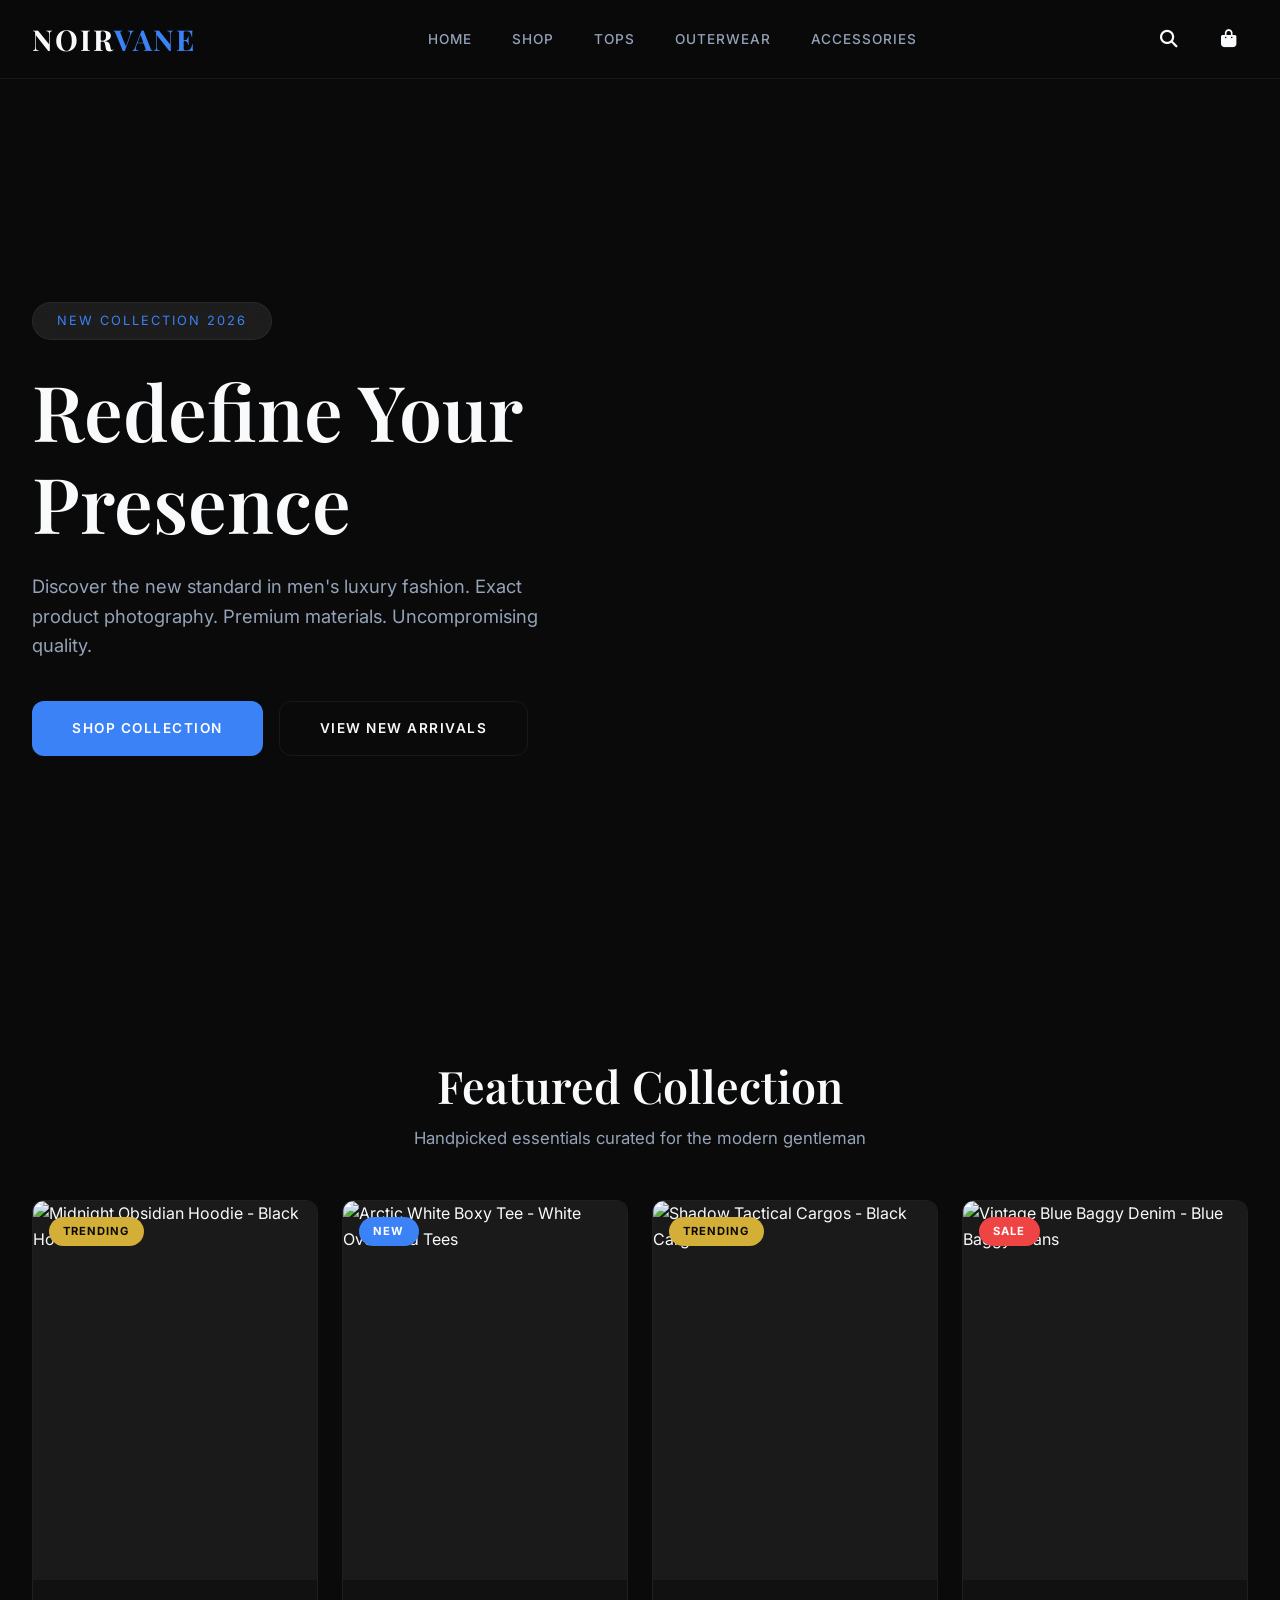
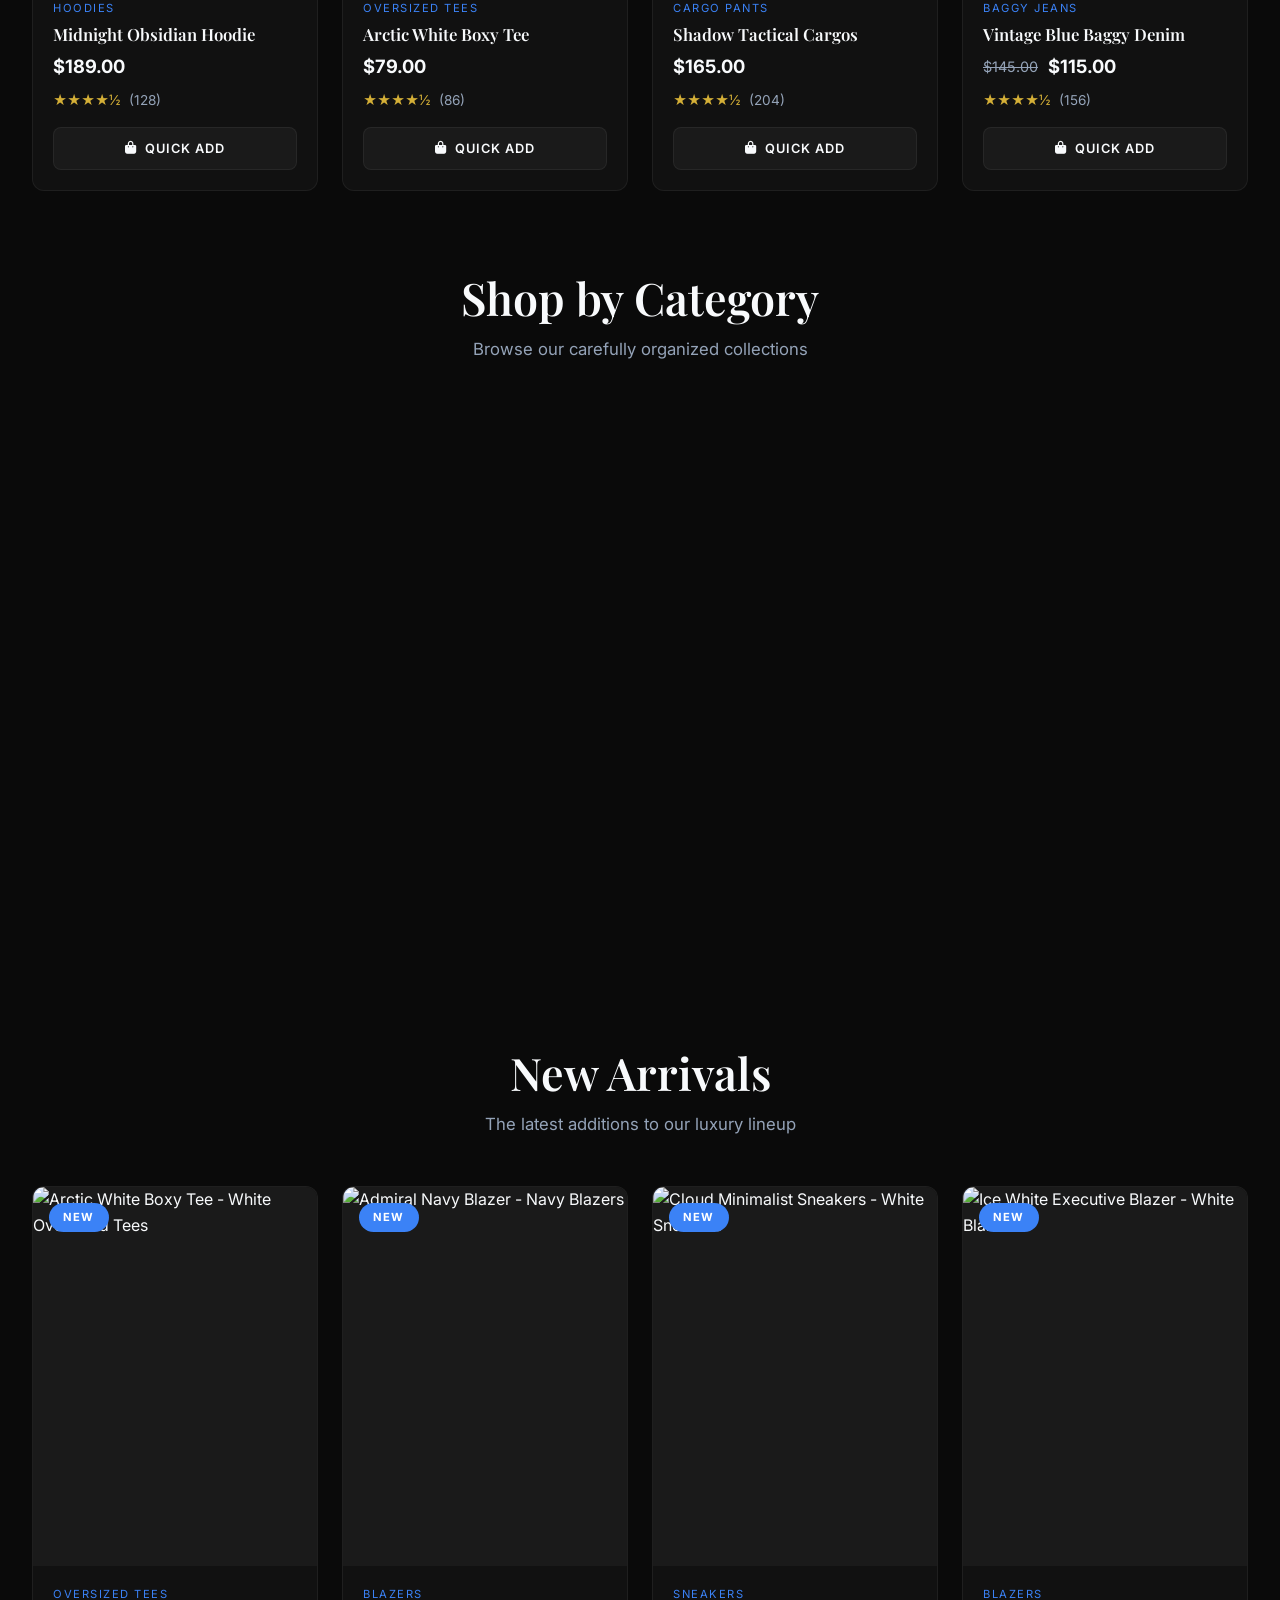
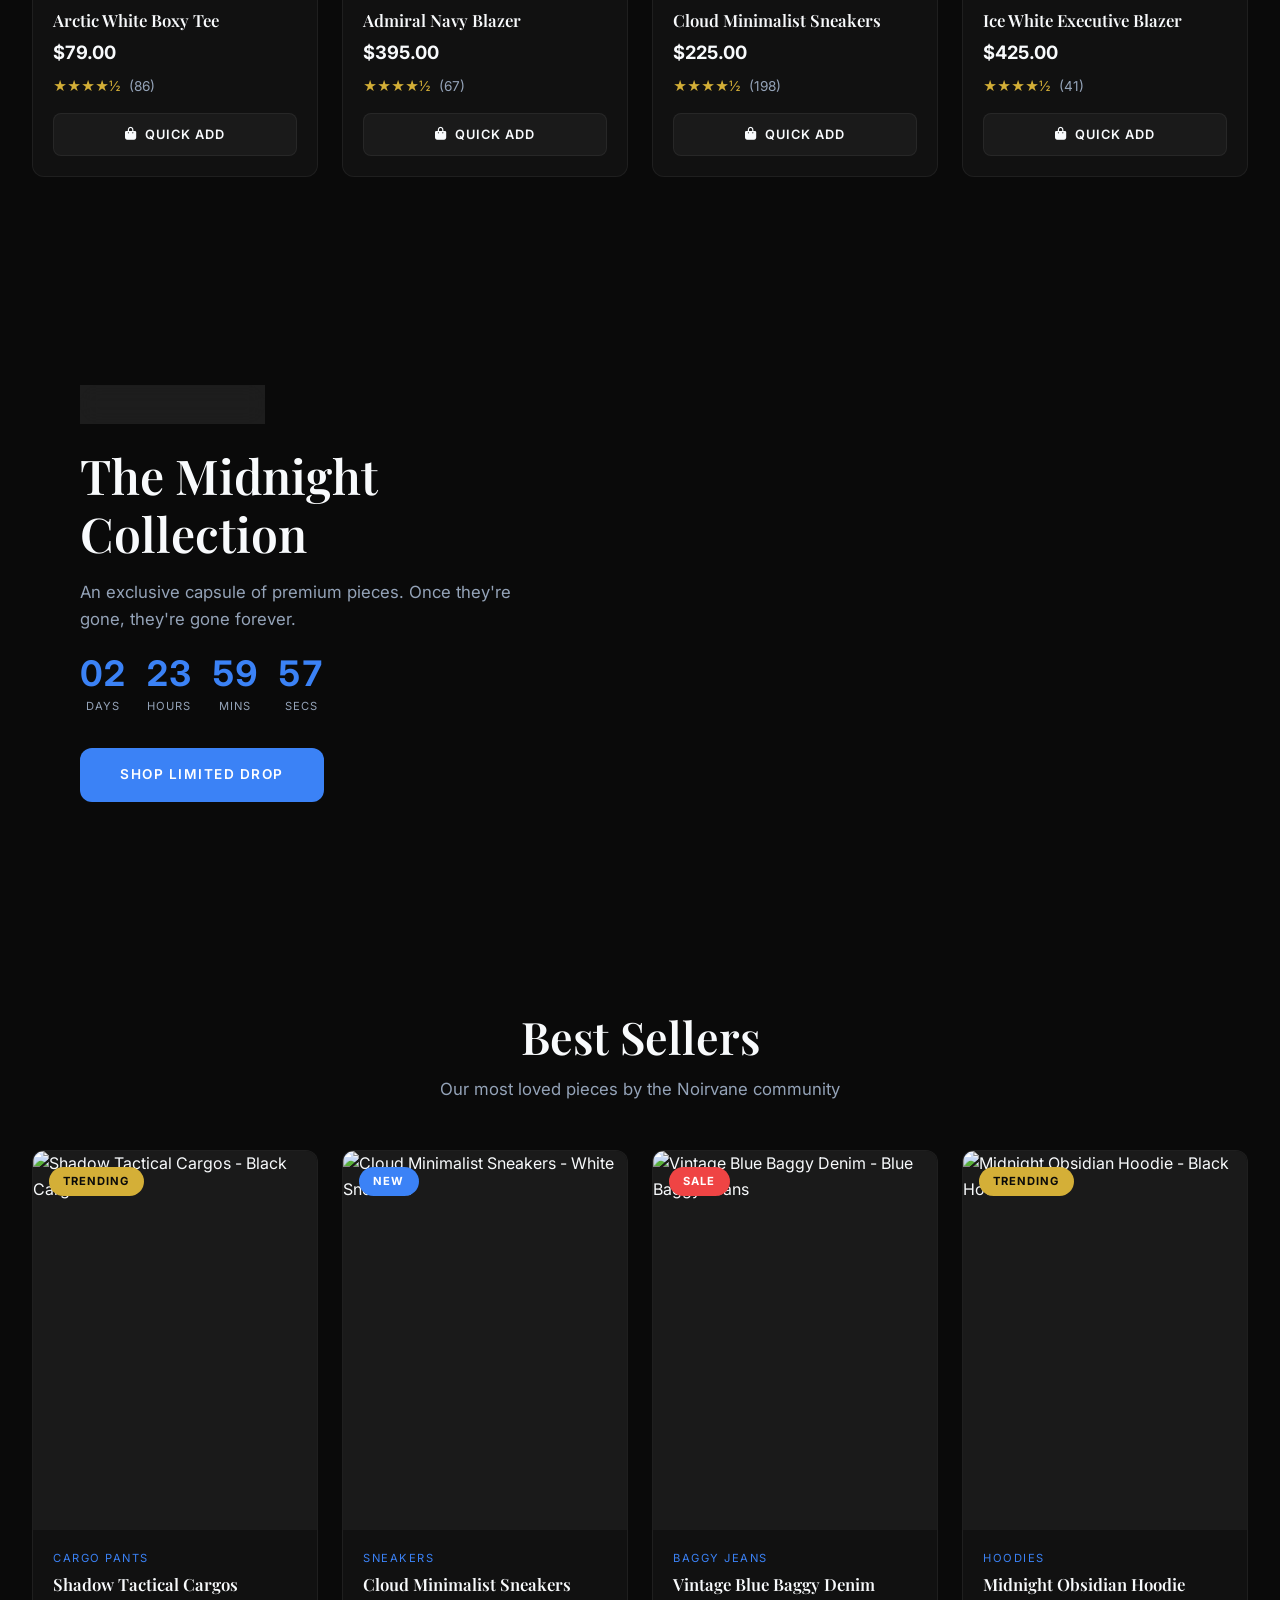
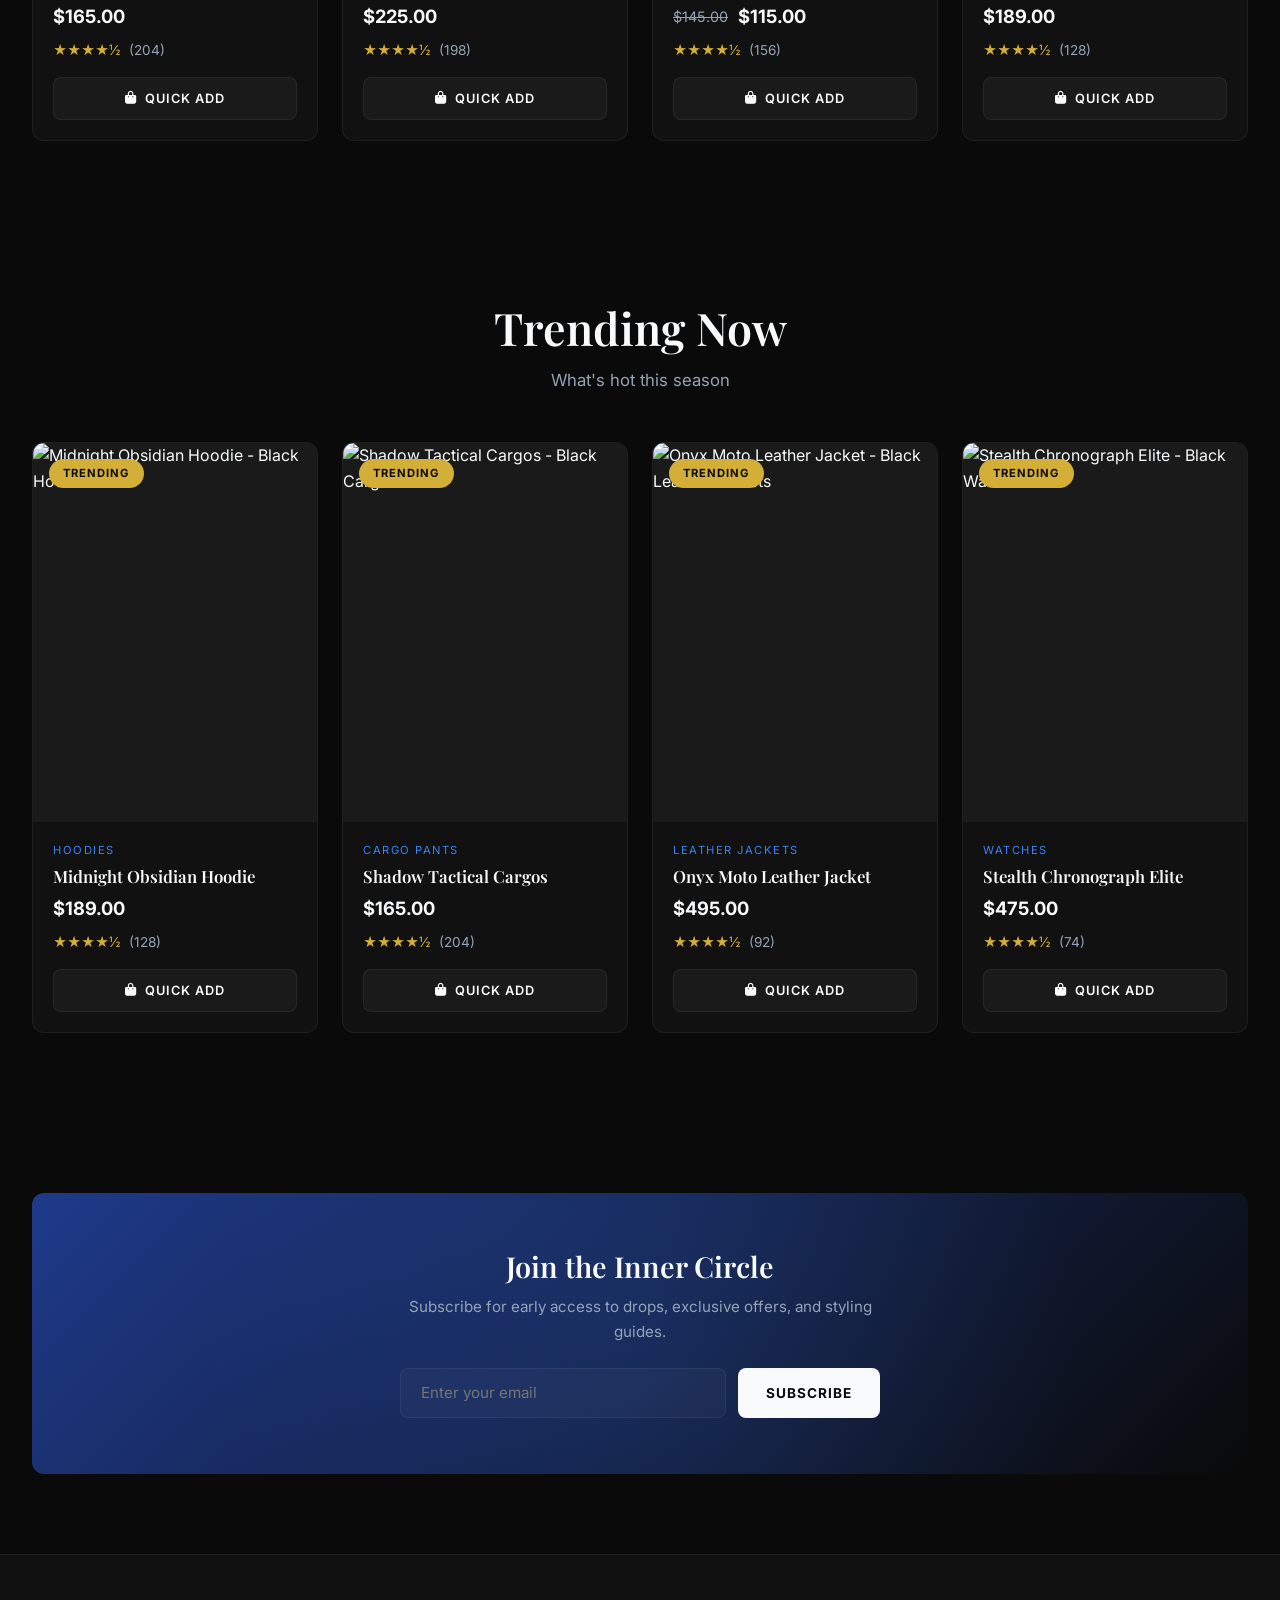
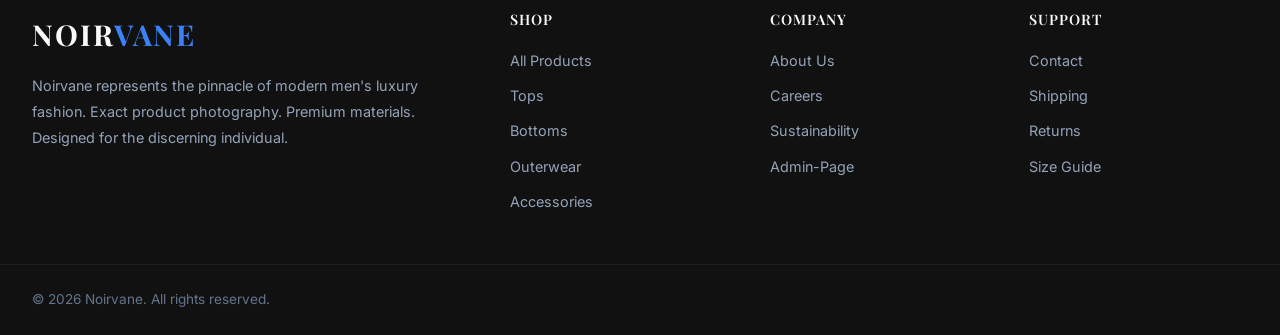
==== commit d8808c1b: "admin-pages" ====
--- a/index.html
+++ b/index.html
@@ -22,6 +22,7 @@
         <li><a href="shop.html?cat=tops">Tops</a></li>
         <li><a href="shop.html?cat=outerwear">Outerwear</a></li>
         <li><a href="shop.html?cat=accessories">Accessories</a></li>
+        
       </ul>
       <div class="nav-actions">
         <button class="nav-icon" data-open-search aria-label="Search"><i class="fas fa-search"></i></button>
@@ -46,6 +47,7 @@
       <li><a href="shop.html?cat=bottoms">Bottoms</a></li>
       <li><a href="shop.html?cat=footwear">Footwear</a></li>
       <li><a href="shop.html?cat=accessories">Accessories</a></li>
+      
     </ul>
   </div>
 
@@ -175,6 +177,7 @@
           <li><a href="#">About Us</a></li>
           <li><a href="#">Careers</a></li>
           <li><a href="#">Sustainability</a></li>
+          <li><a href="admin.html">Admin-Page</a></li>
         </ul>
       </div>
       <div class="footer-links">
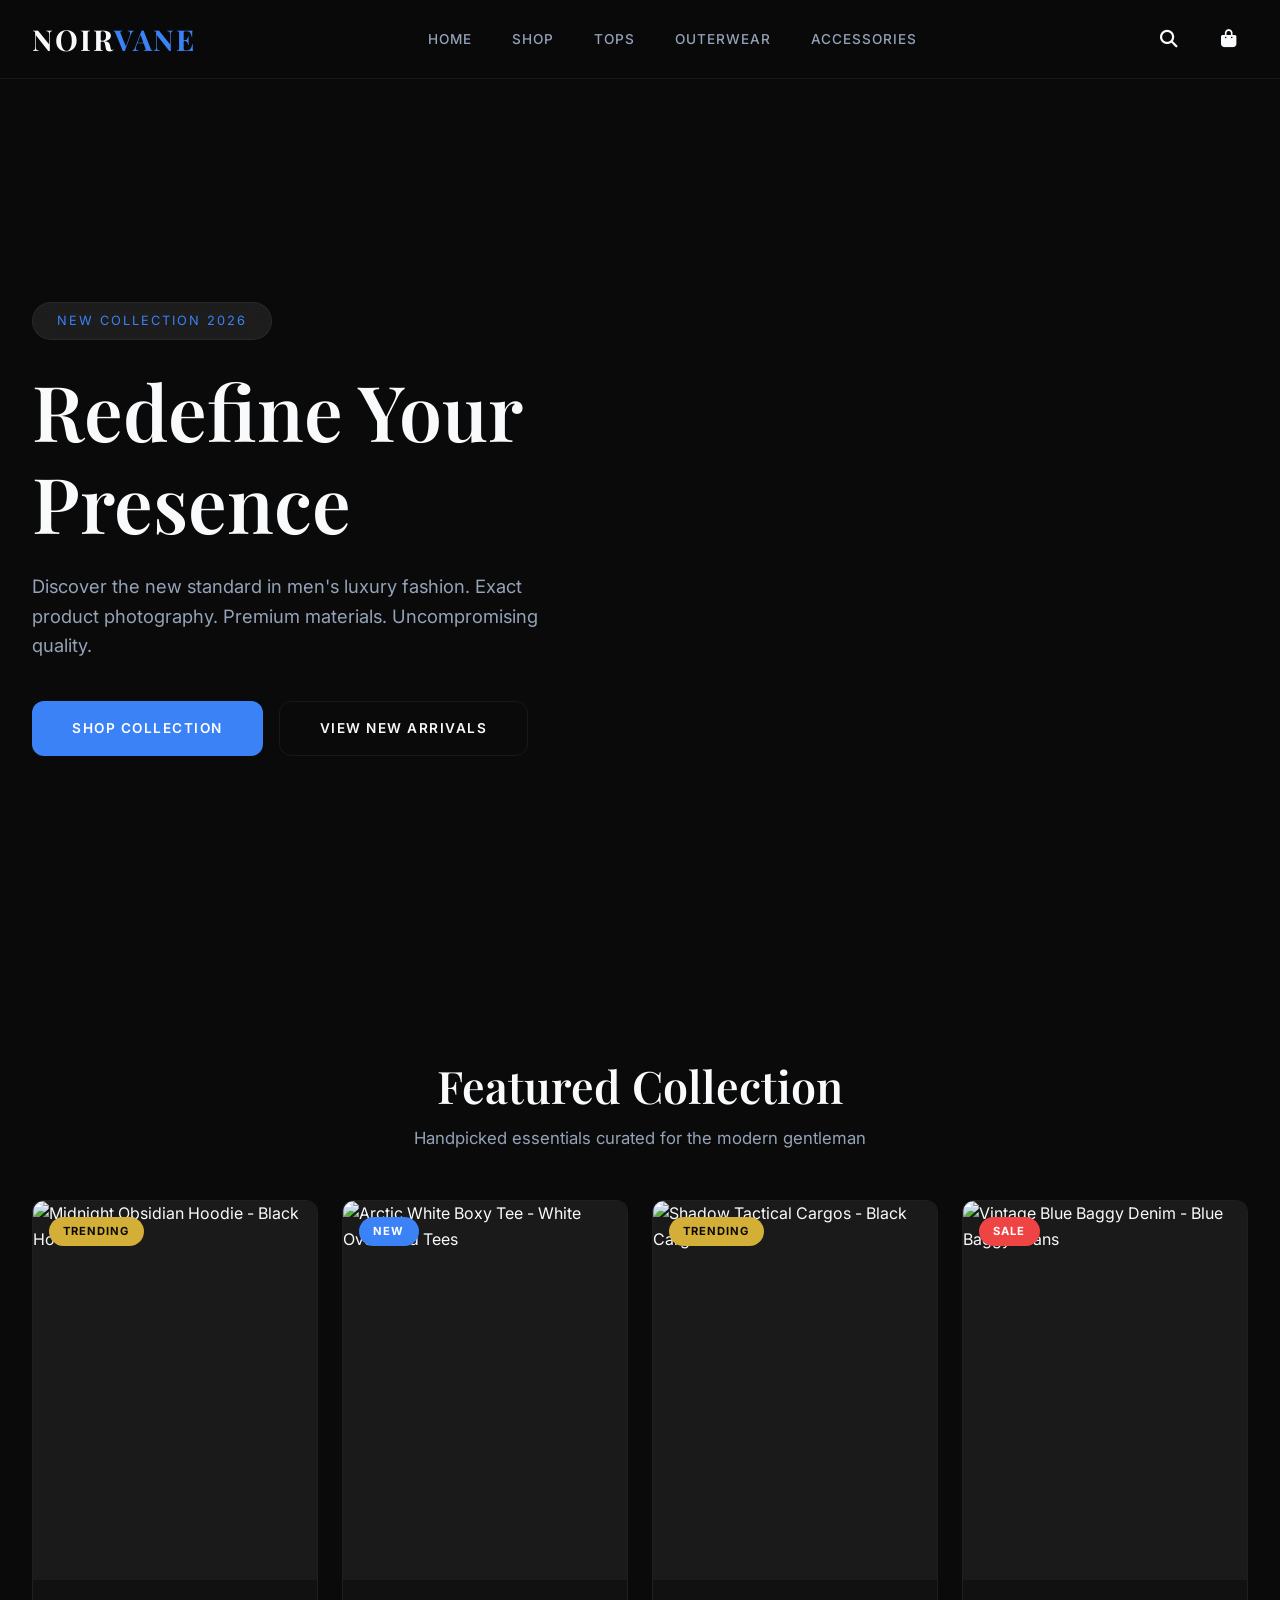
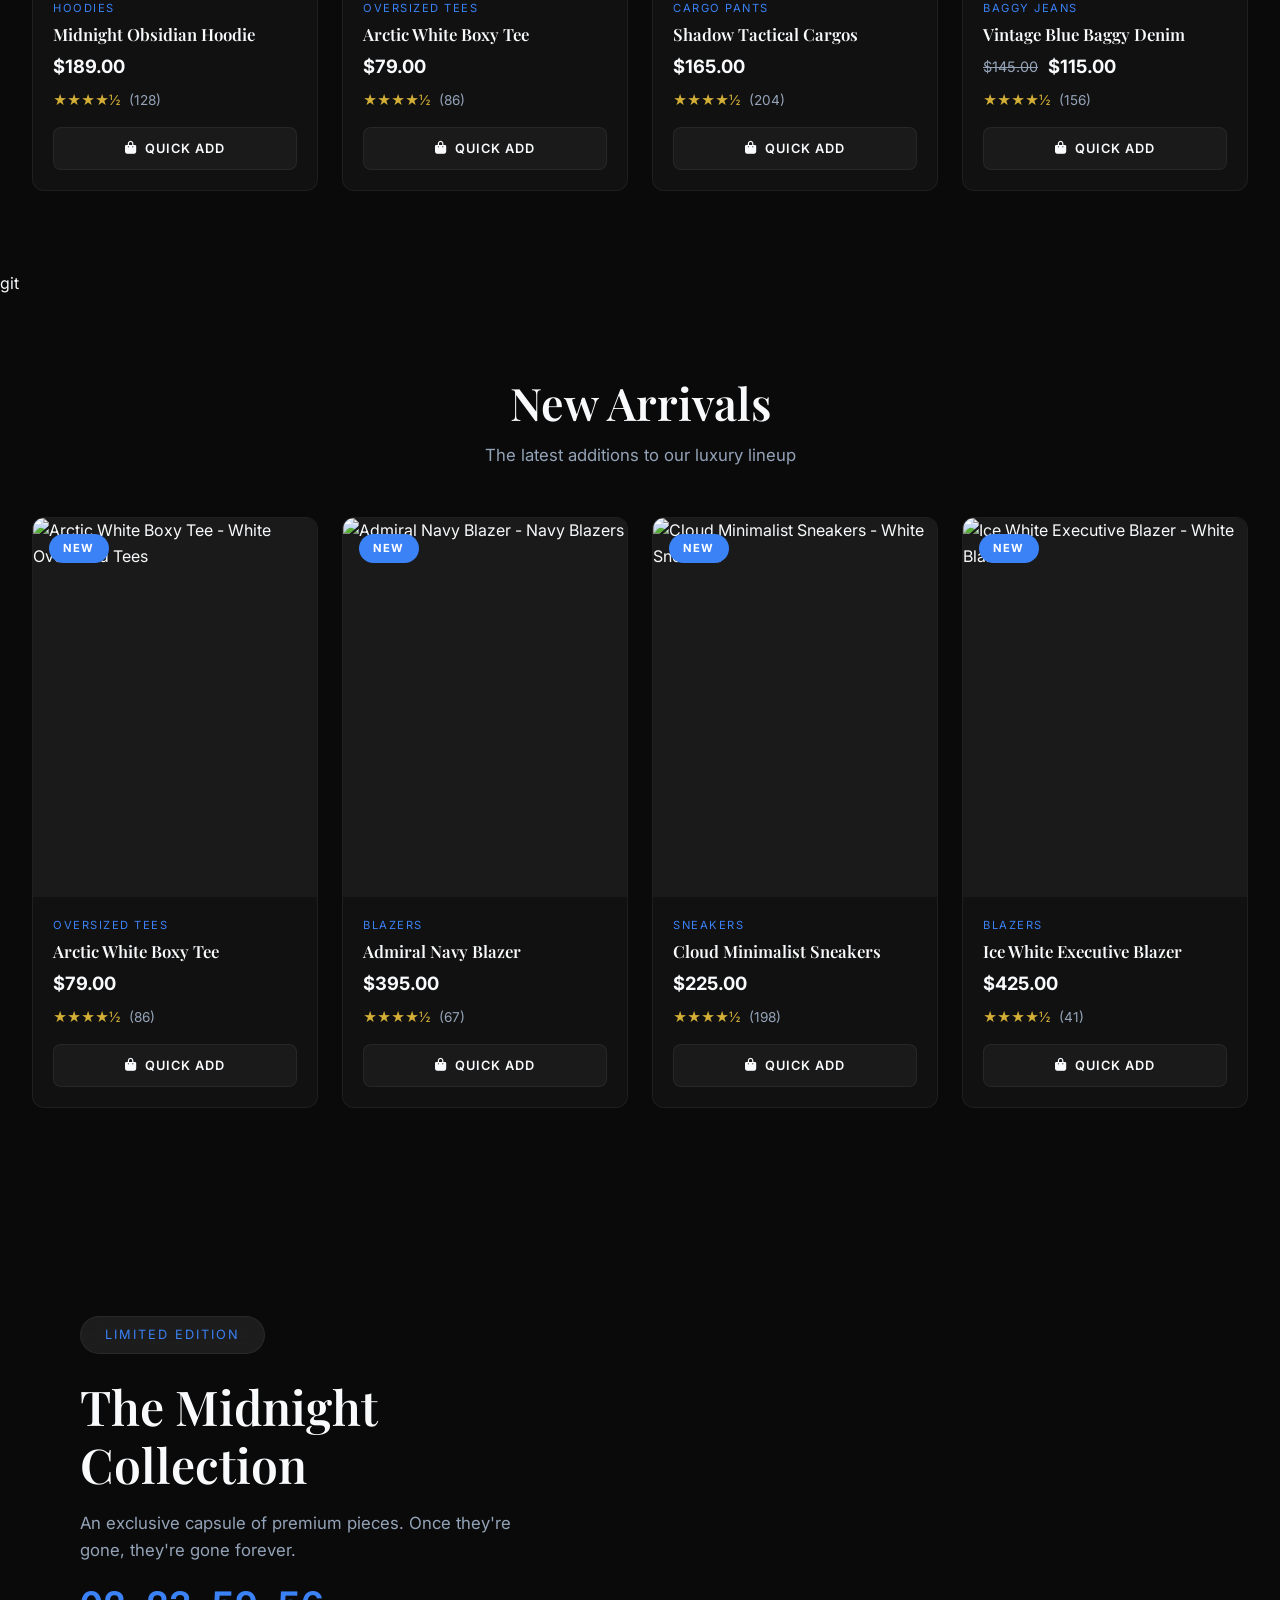
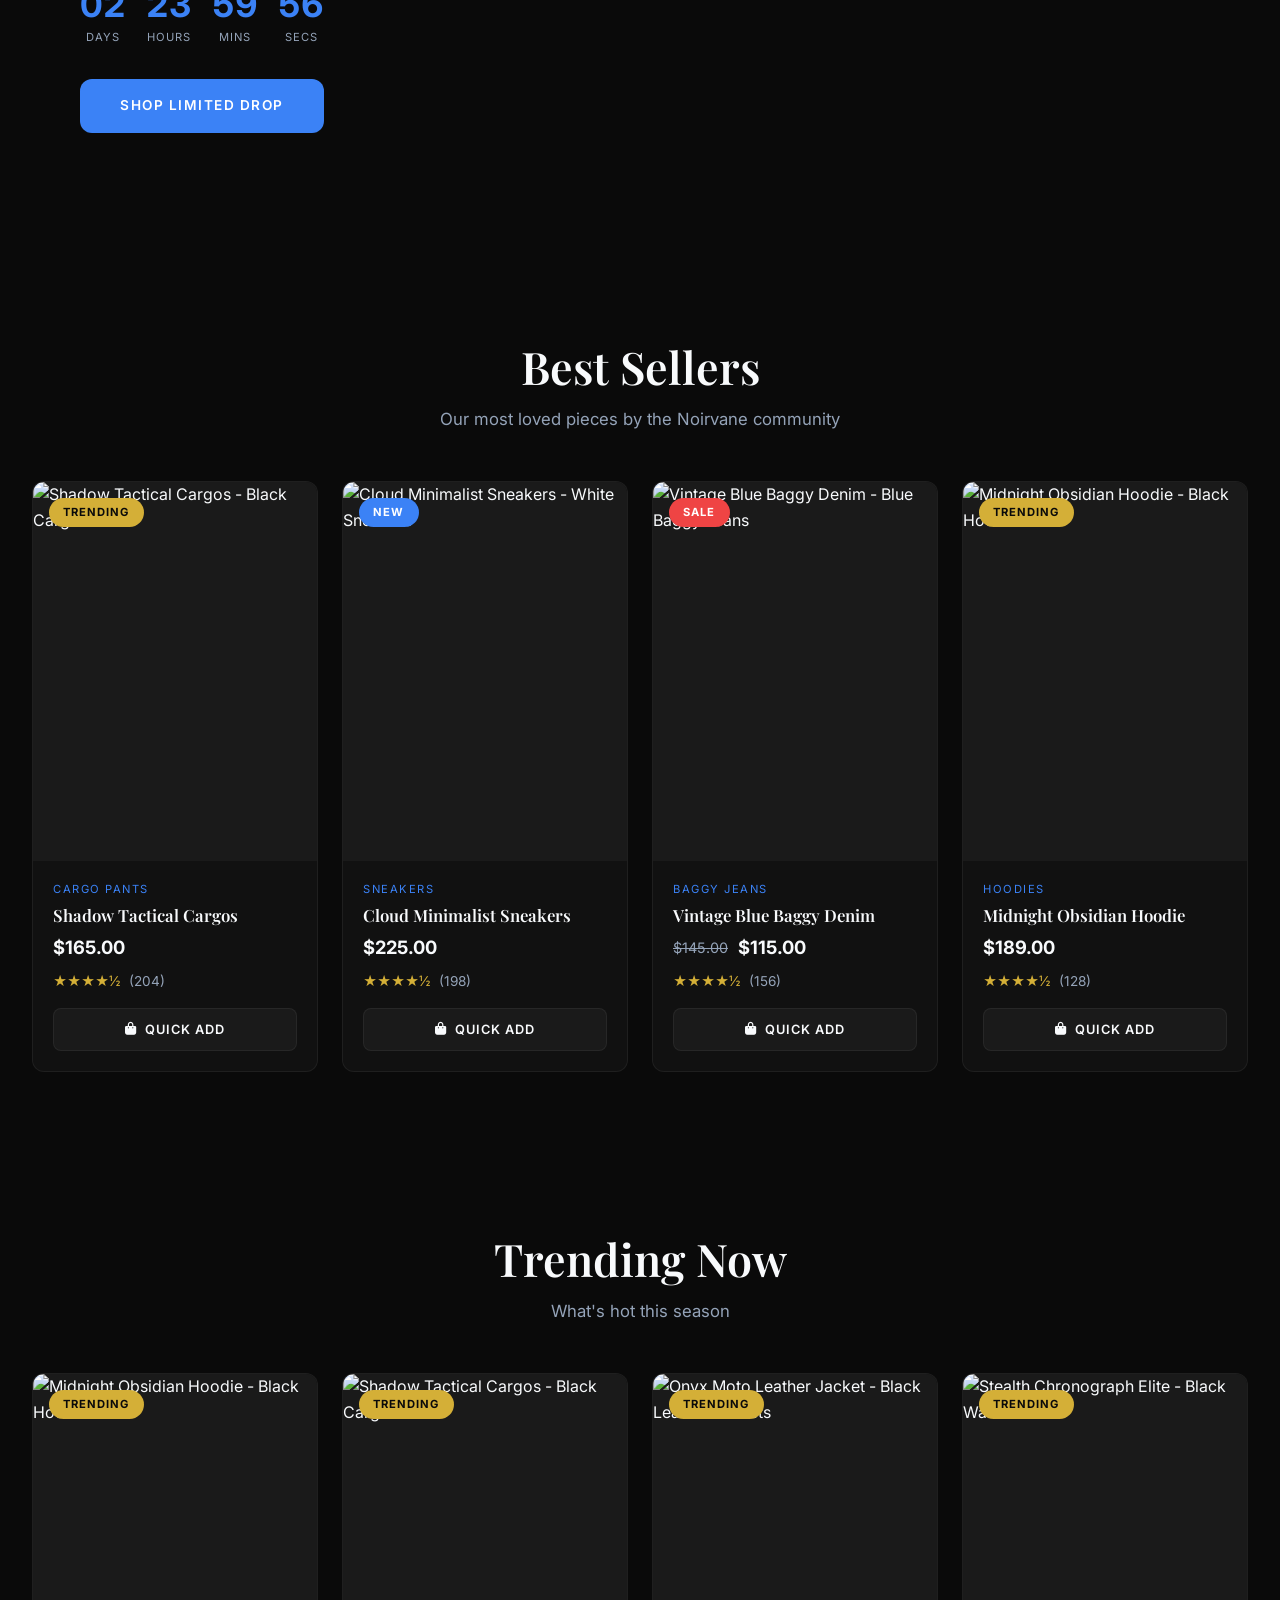
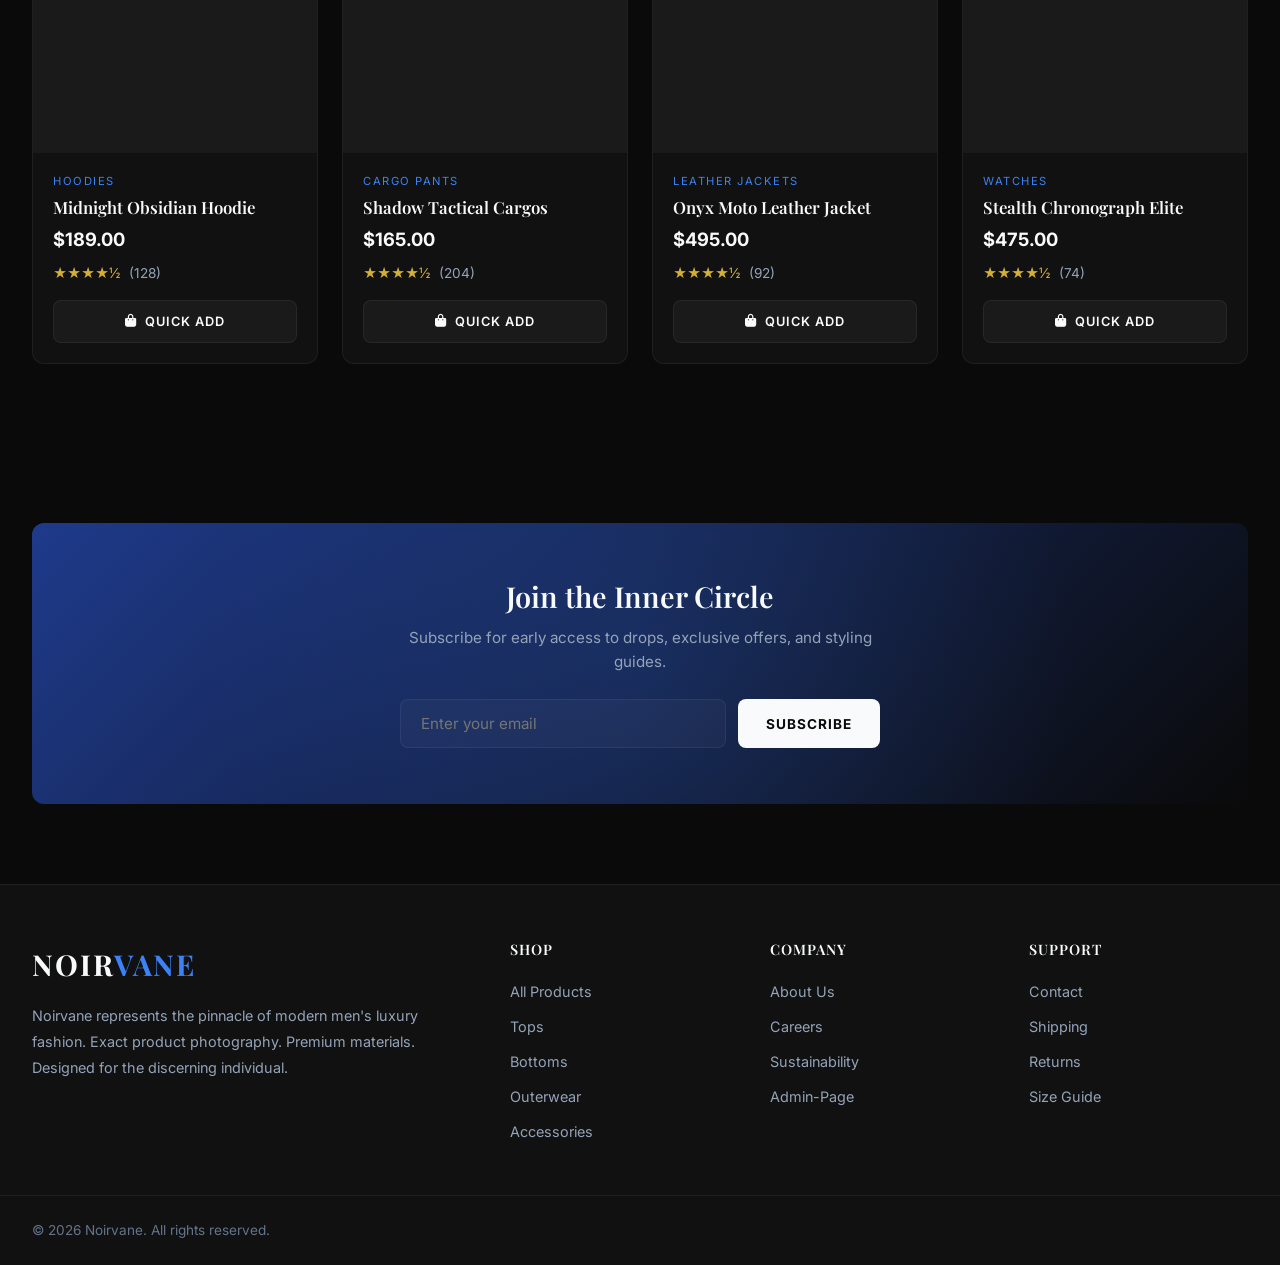
==== commit 12ac2865: "admin" ====
--- a/index.html
+++ b/index.html
@@ -96,14 +96,7 @@
     </div>
     <div id="featuredProducts"></div>
   </section>
-
-  <section class="section" style="padding-top:0;" aria-labelledby="categories-heading">
-    <div class="section-header reveal">
-      <h2 id="categories-heading">Shop by Category</h2>
-      <p>Browse our carefully organized collections</p>
-    </div>
-    <div class="category-grid" id="categoryGrid"></div>
-  </section>
+git
 
   <section class="section" aria-labelledby="new-heading">
     <div class="section-header reveal">
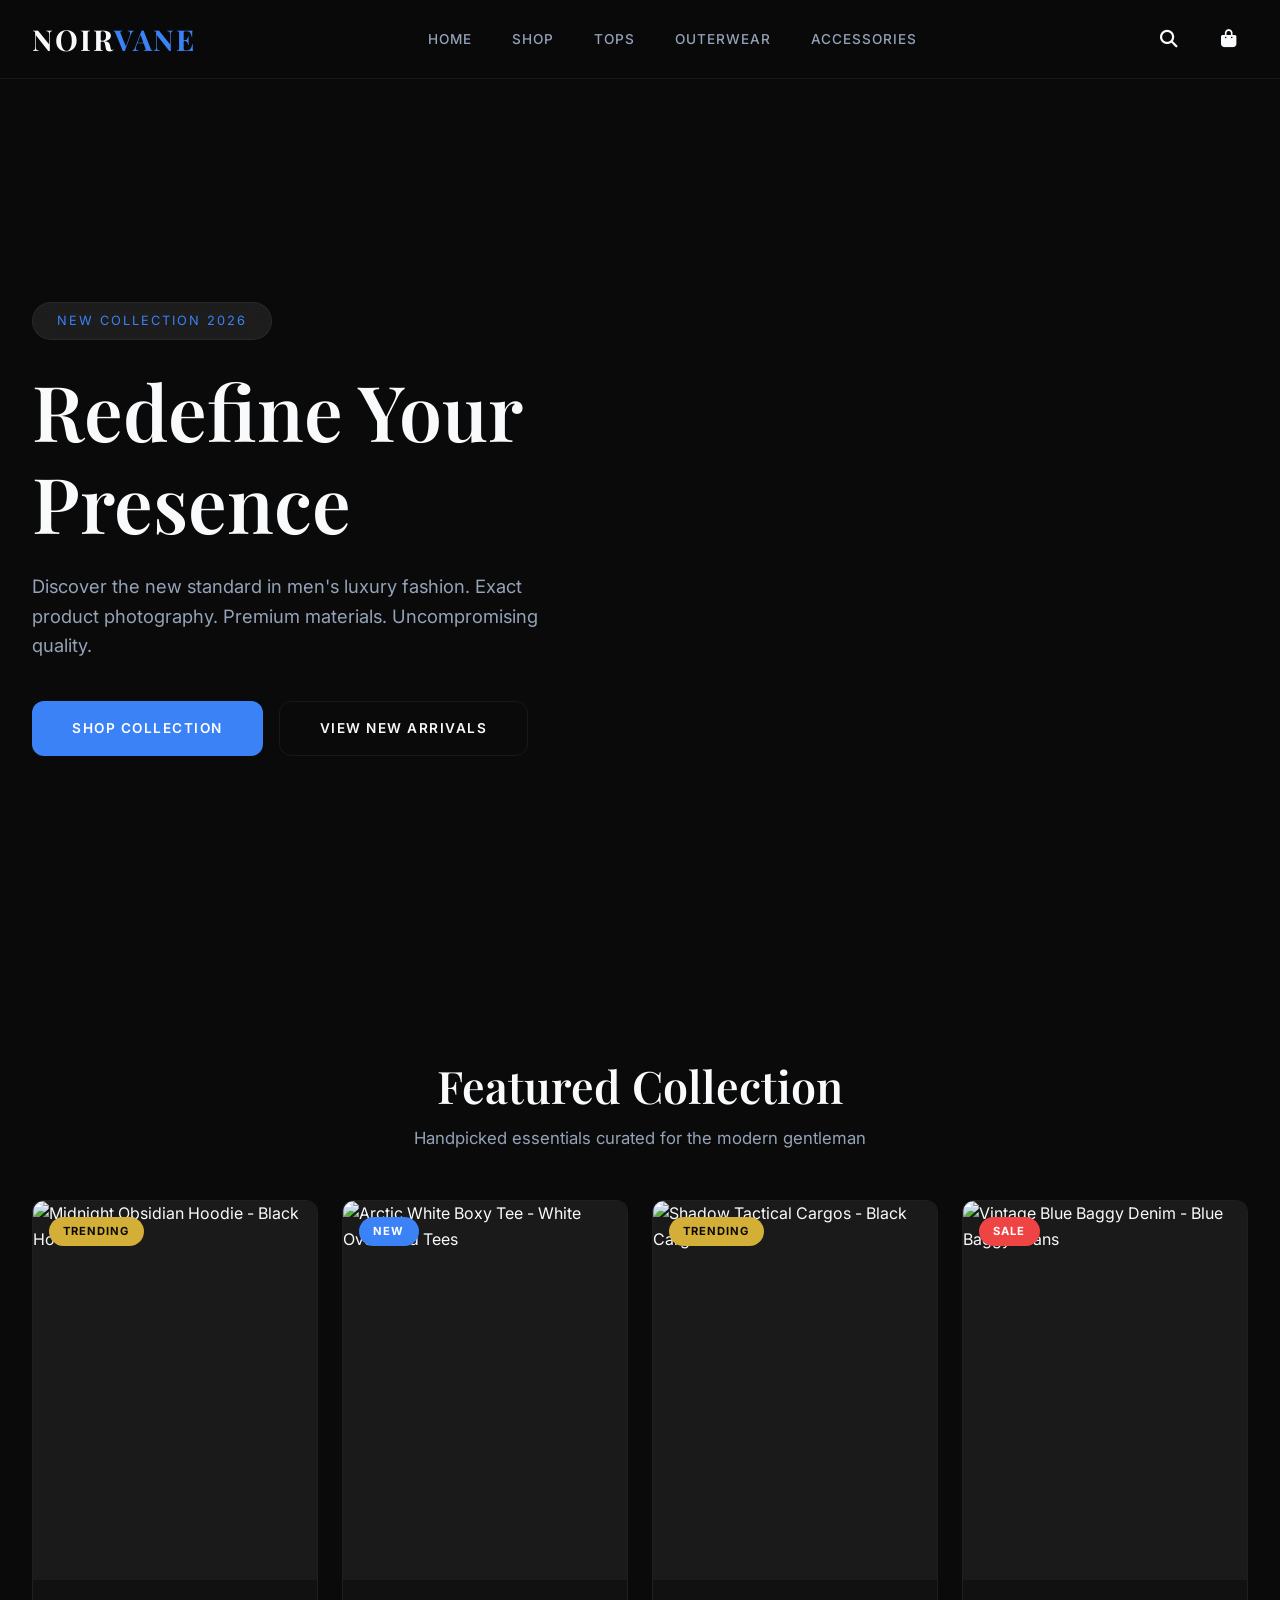
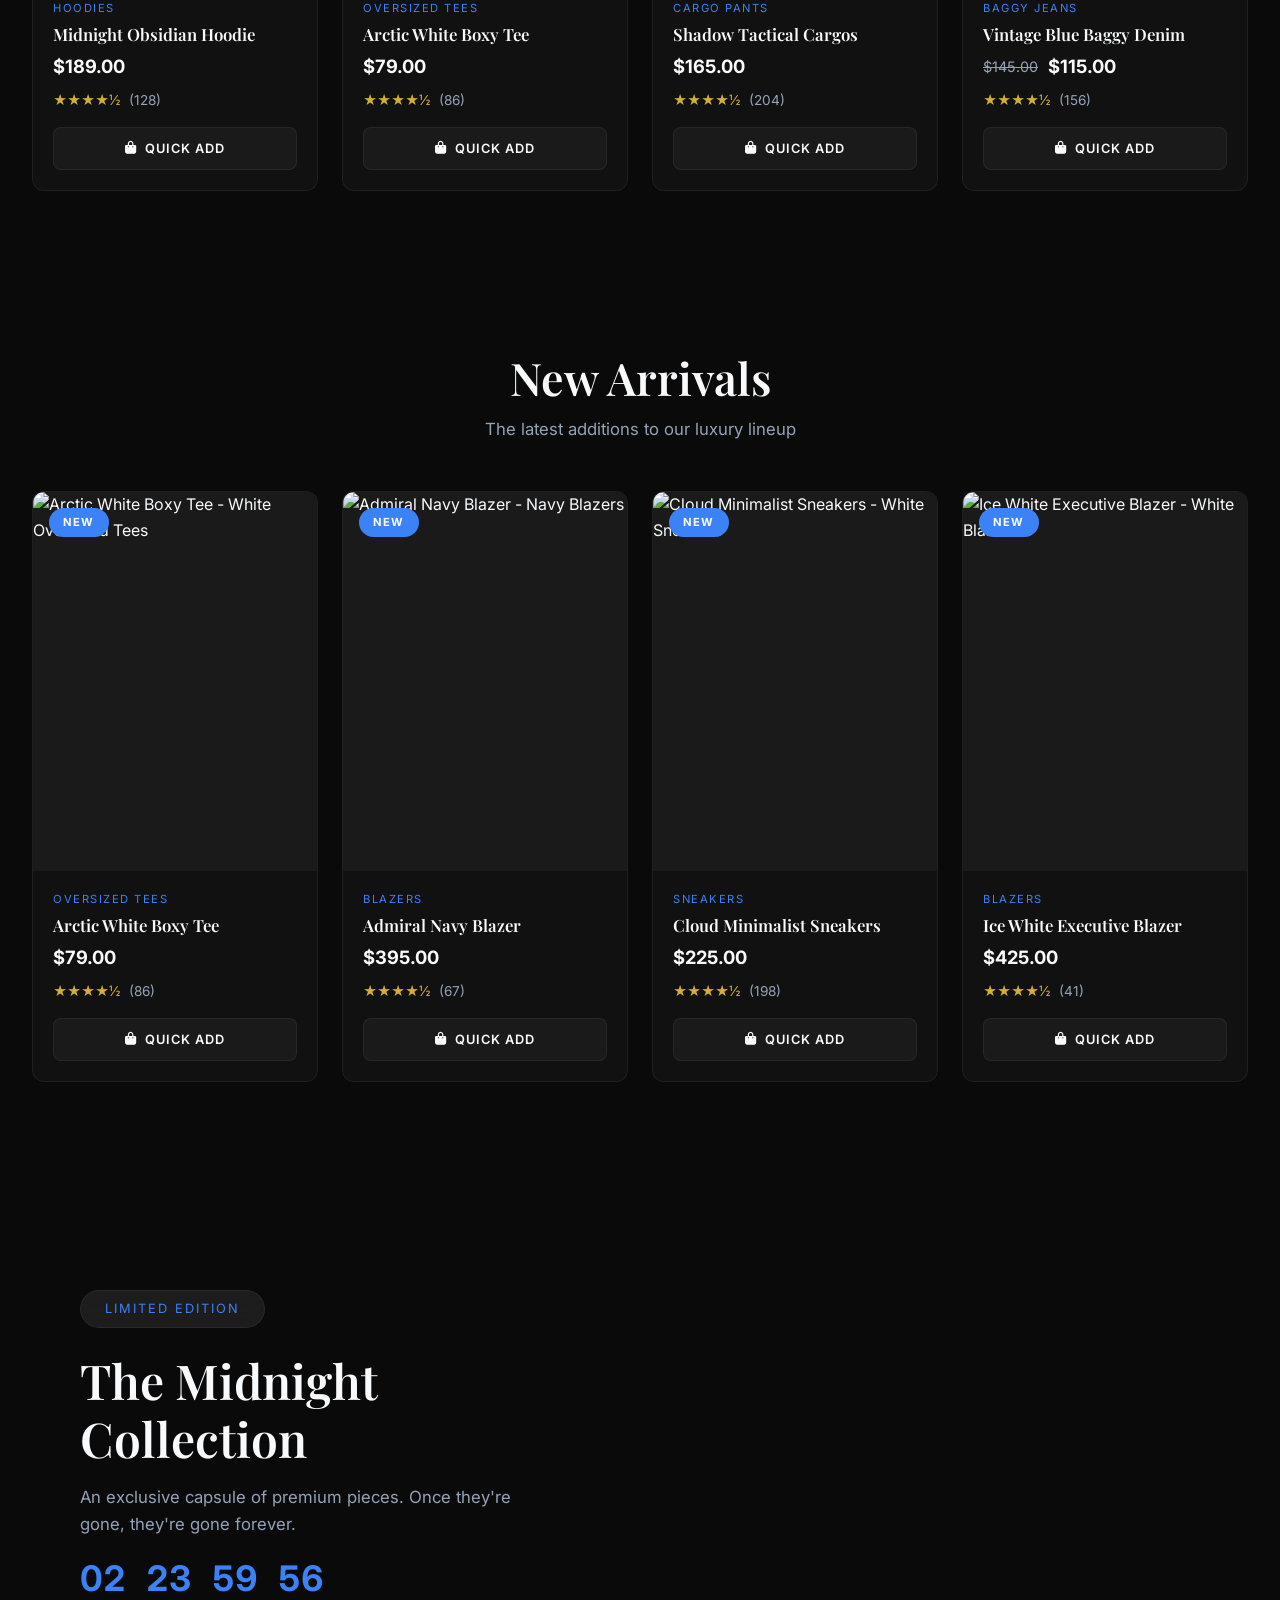
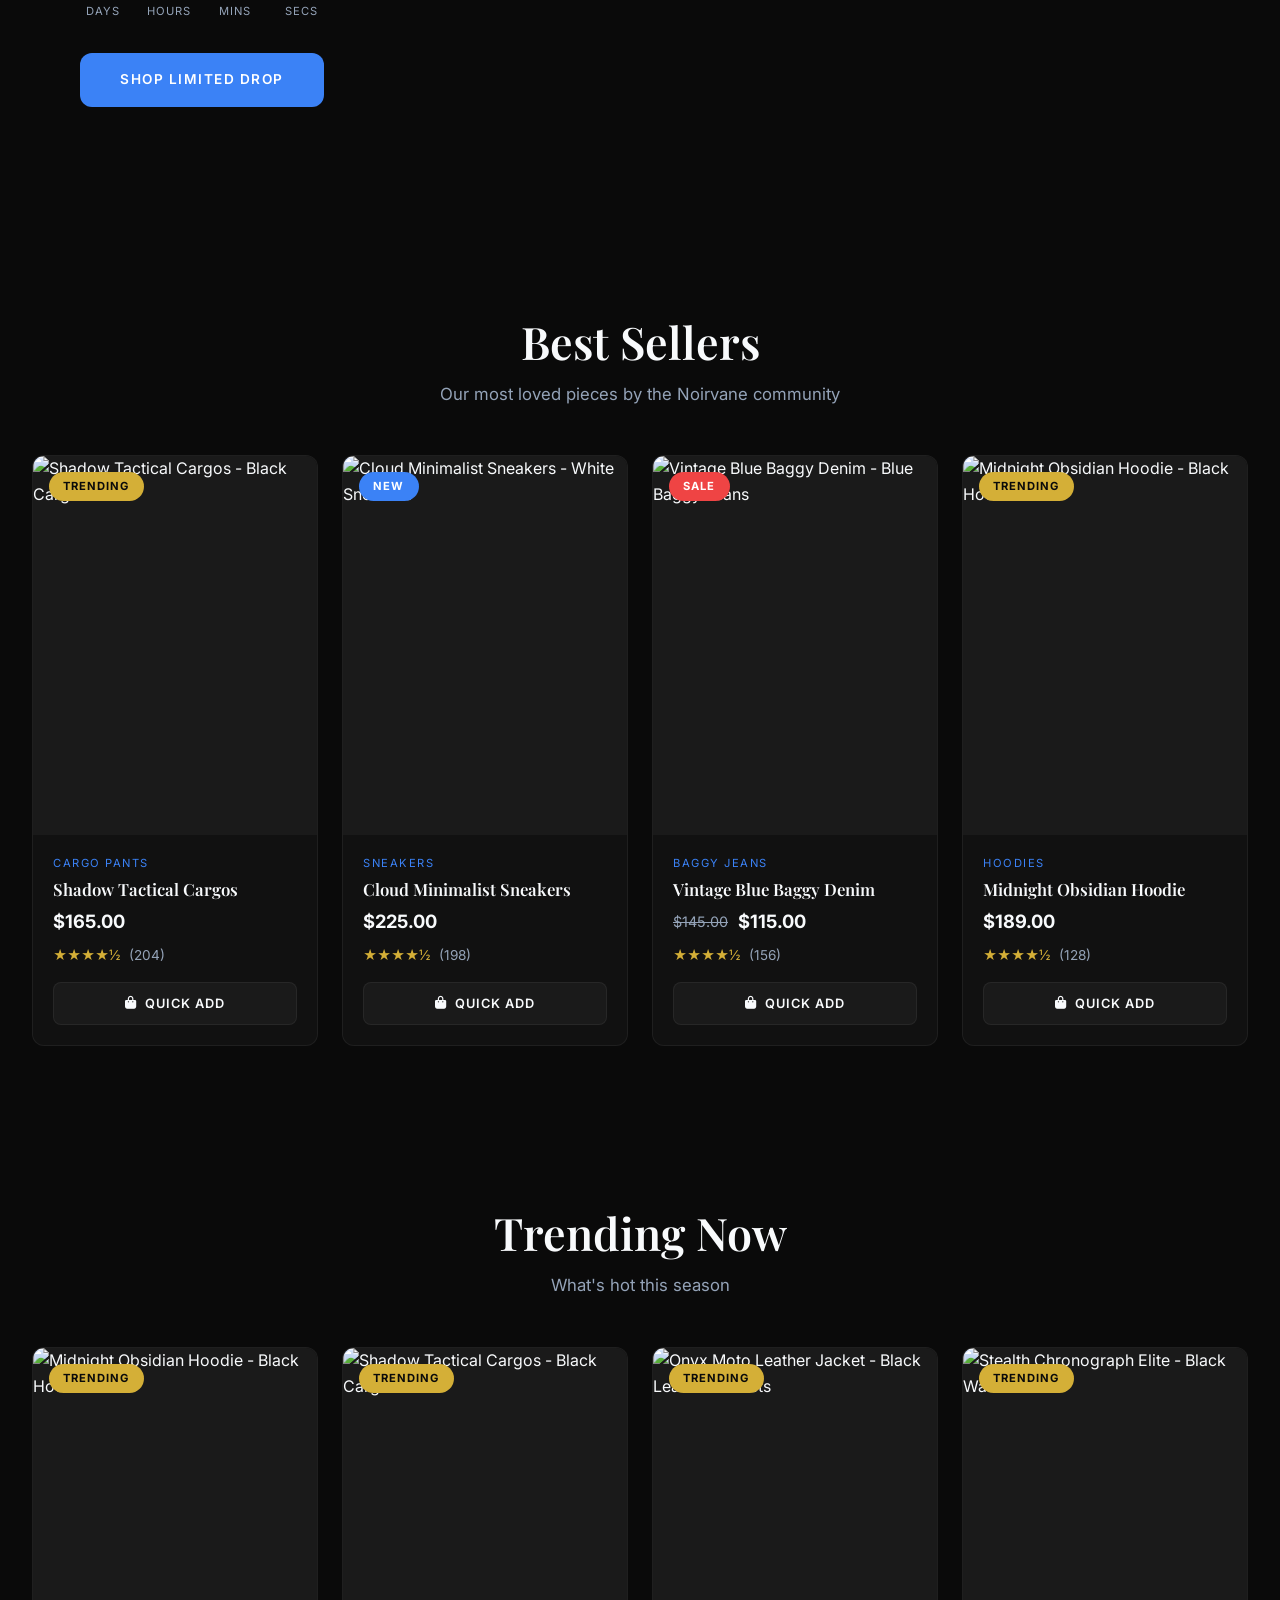
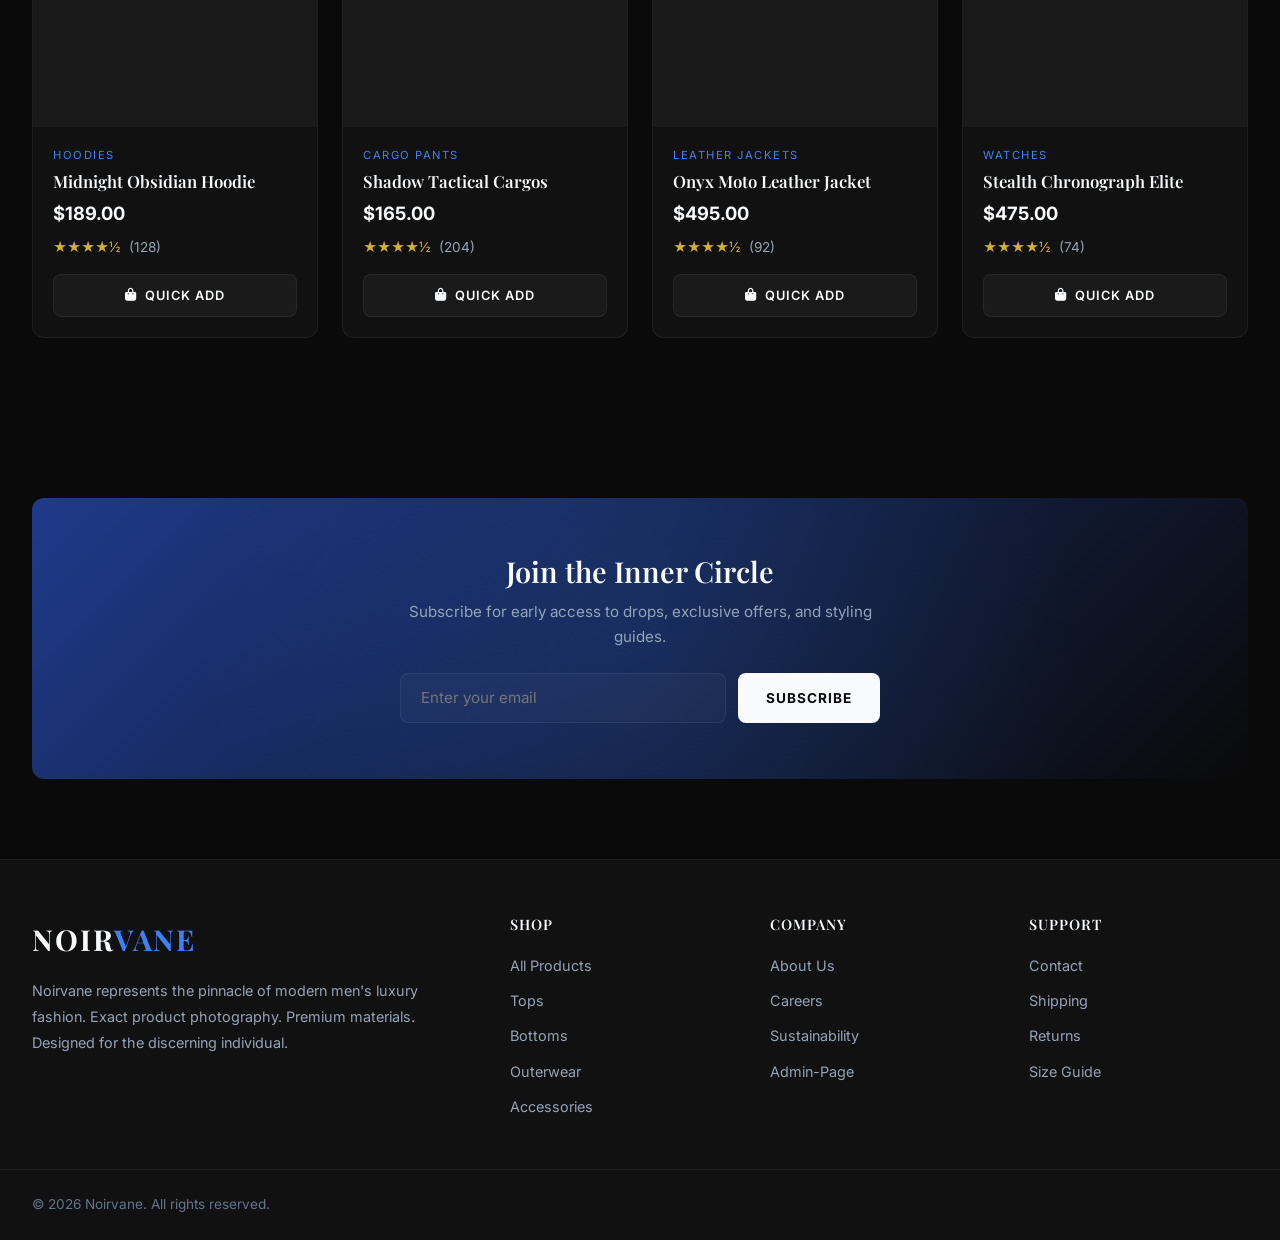
==== commit 42d9a591: "correction" ====
--- a/index.html
+++ b/index.html
@@ -96,7 +96,7 @@
     </div>
     <div id="featuredProducts"></div>
   </section>
-git
+
 
   <section class="section" aria-labelledby="new-heading">
     <div class="section-header reveal">
